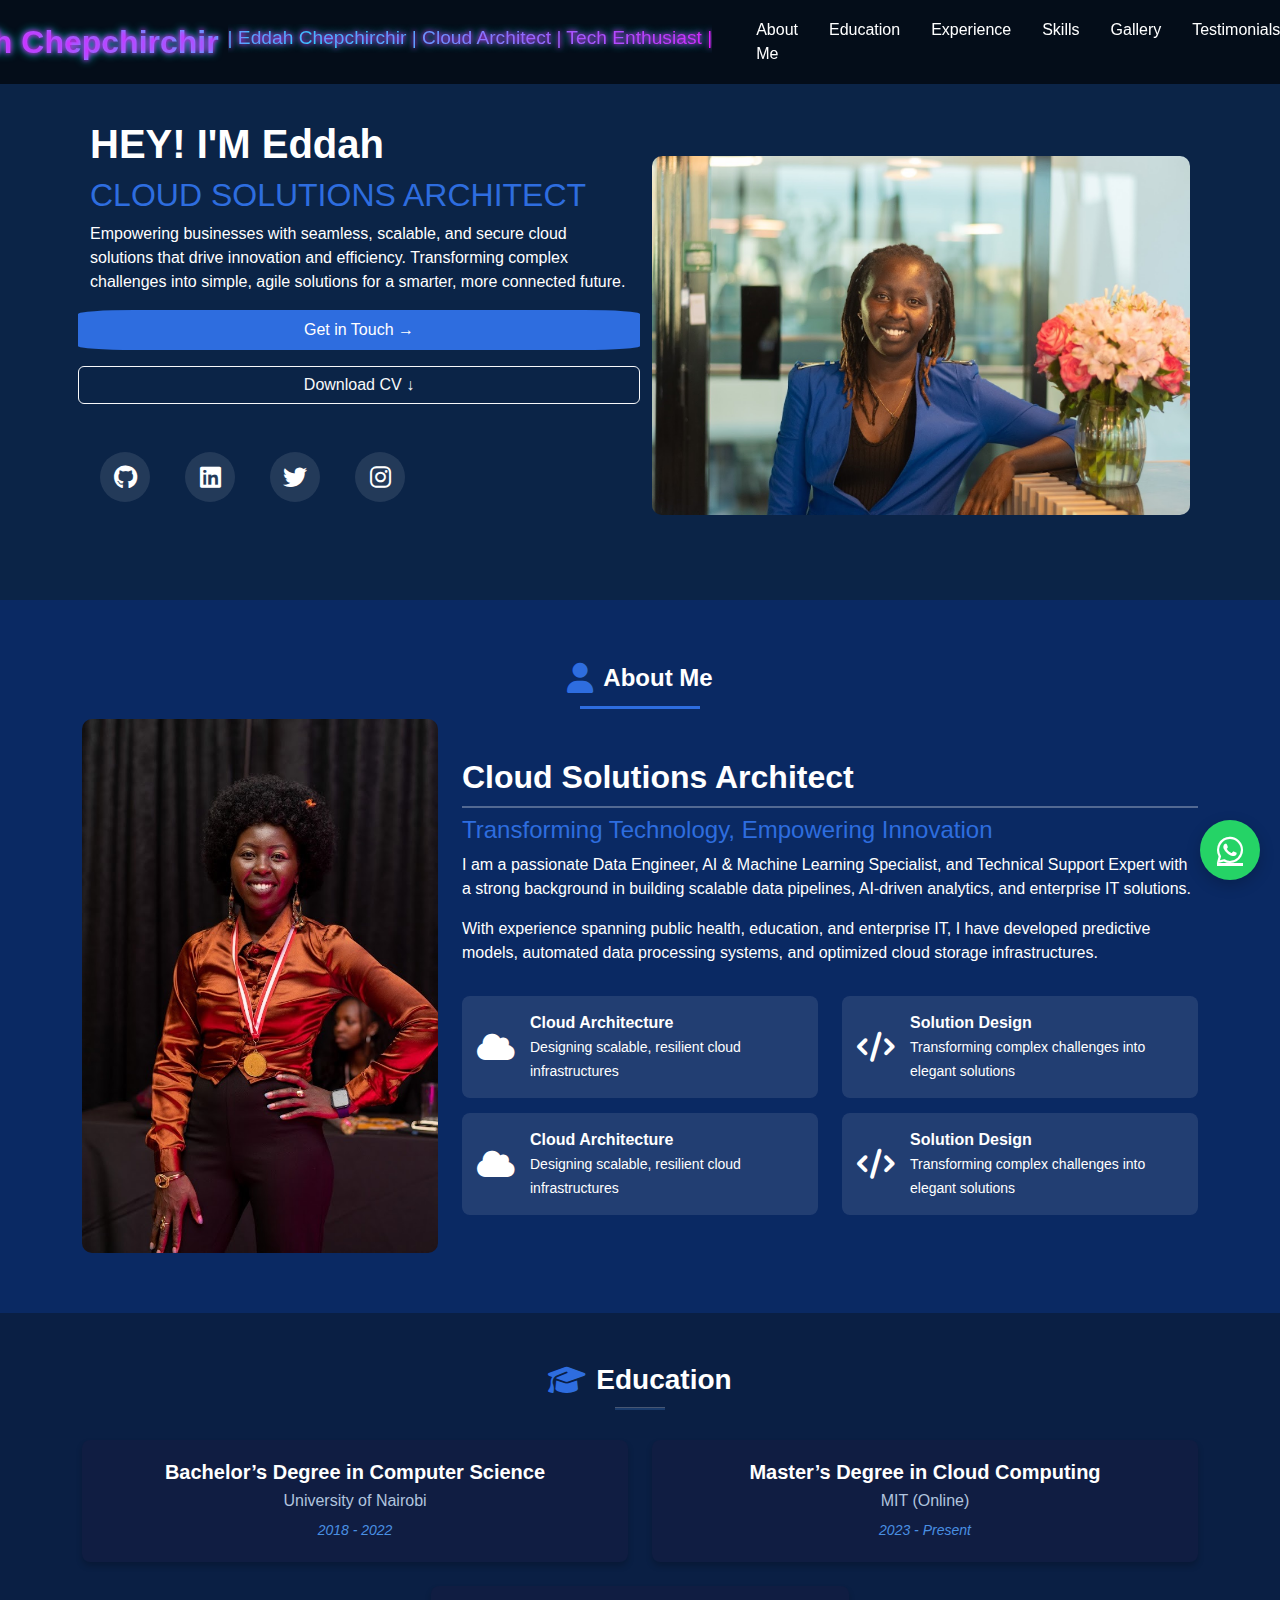
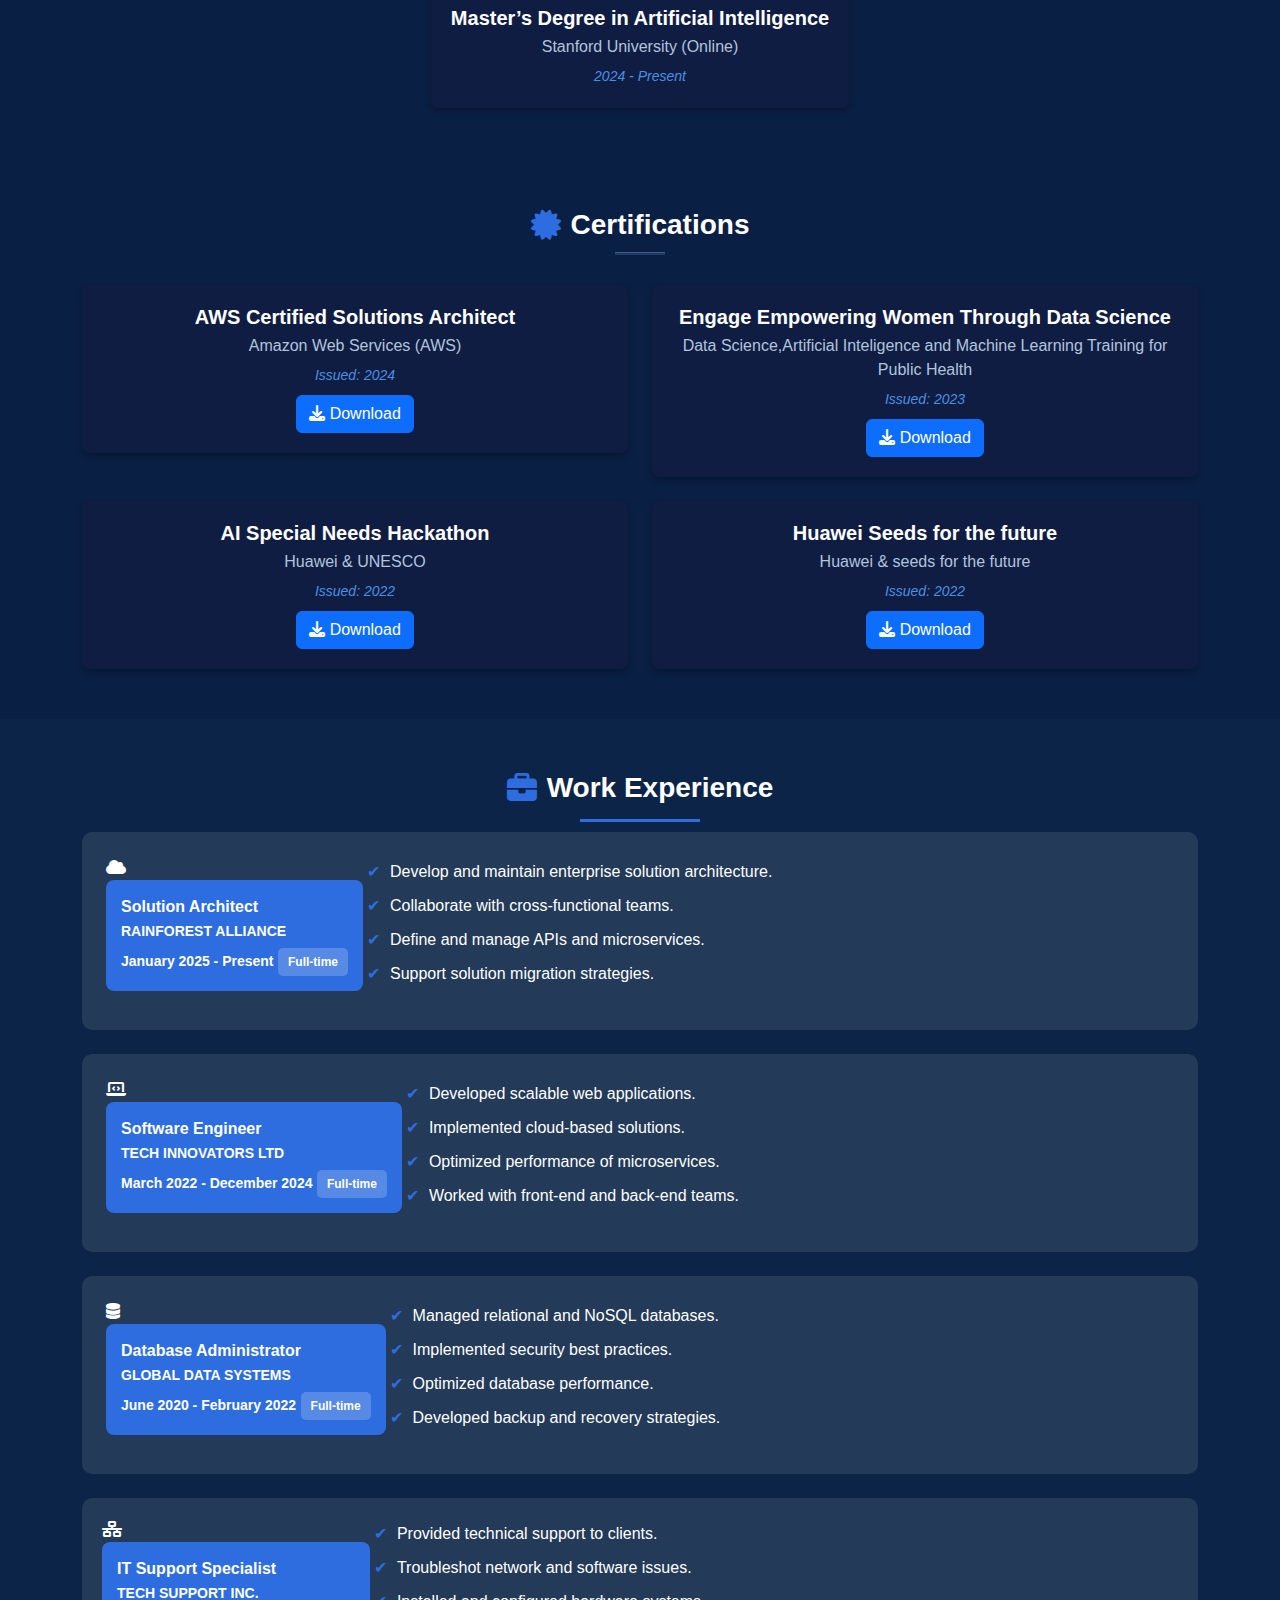
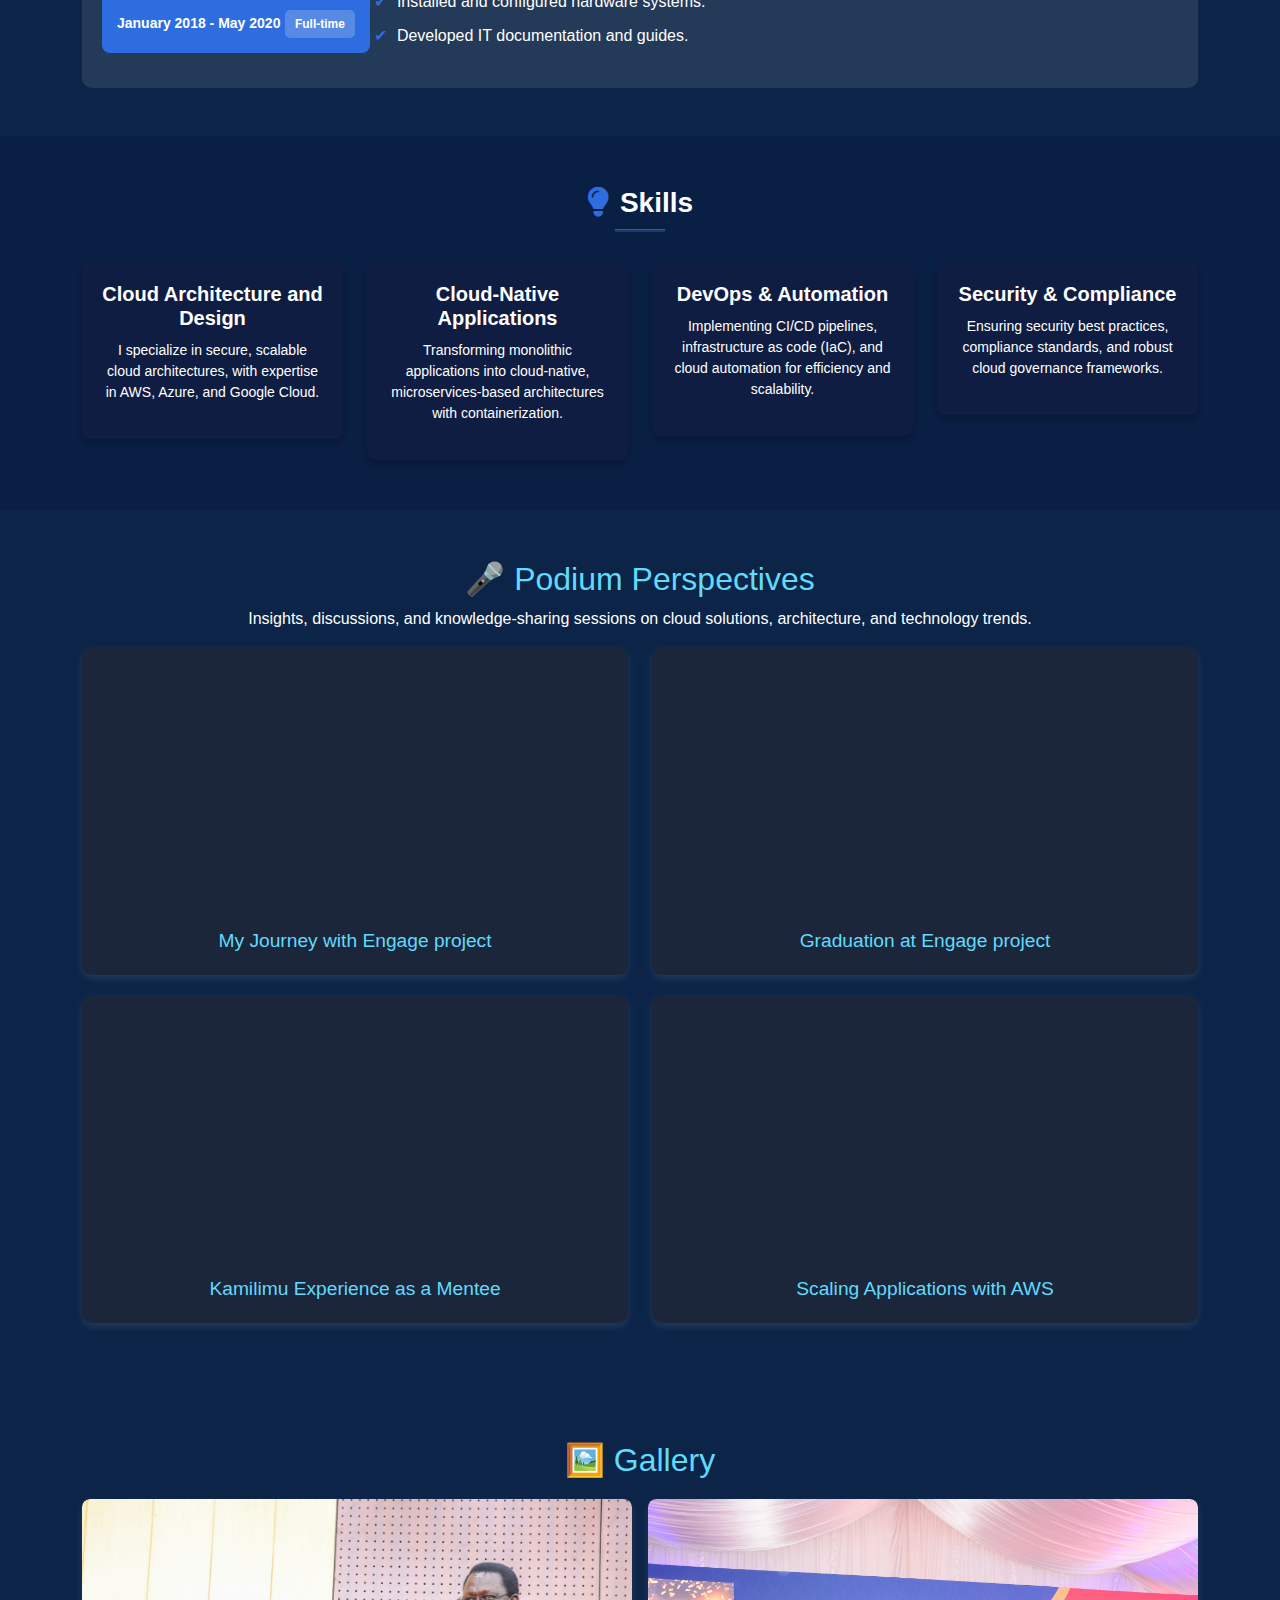
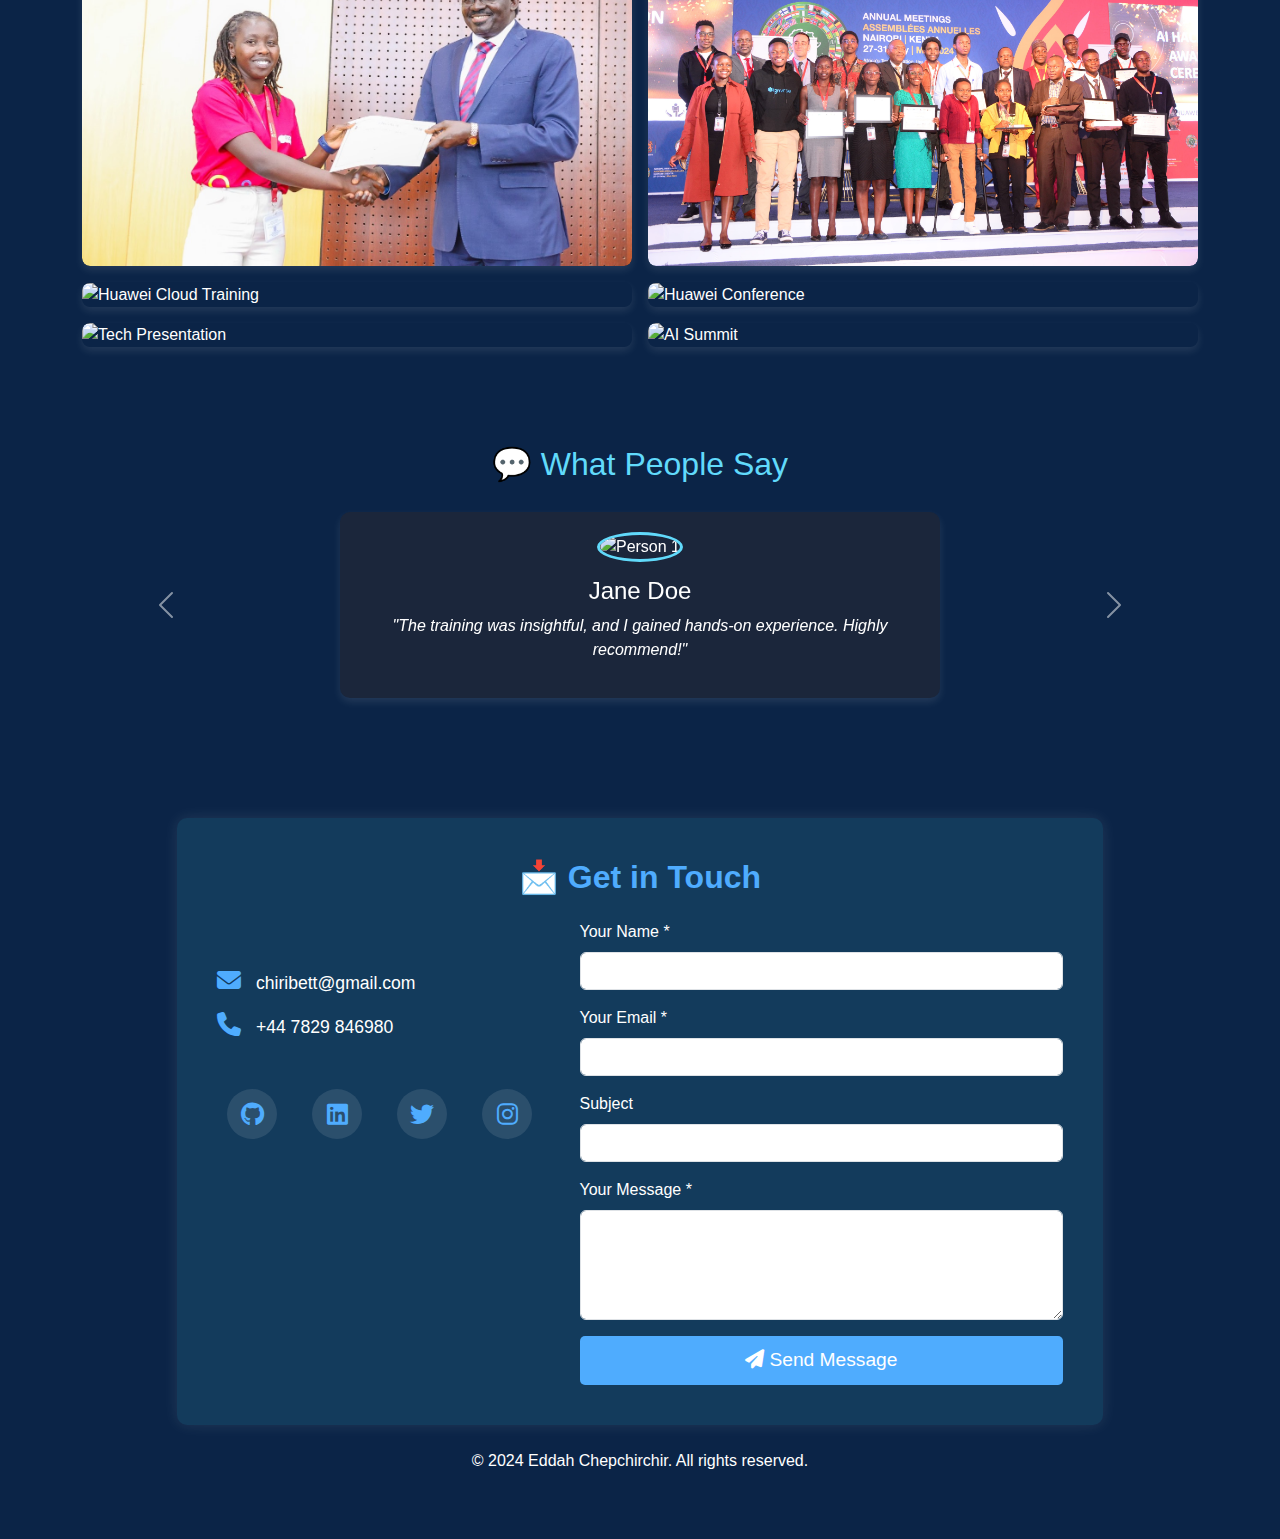
==== index.html @ 4993be6d "first" ====
<!DOCTYPE html>
<html lang="en">

<head>
    <meta charset="UTF-8">
    <meta name="viewport" content="width=device-width, initial-scale=1.0">
    <title>Eddah Chepchirchir</title>
    <link rel="stylesheet" href="https://cdn.jsdelivr.net/npm/bootstrap@5.3.0/dist/css/bootstrap.min.css">
    <link rel="stylesheet" href="https://cdnjs.cloudflare.com/ajax/libs/font-awesome/6.4.2/css/all.min.css">
    <link rel="stylesheet" href="styles.css">
</head>

<body>

    <nav class="navbar navbar-expand-lg">
        <div class="container d-flex justify-content-center">
            <a class="navbar-brand text-white" href="#">Eddah Chepchirchir </a>
            <button class="navbar-toggler" type="button" data-bs-toggle="collapse" data-bs-target="#navbarNav">
                <span class="navbar-toggler-icon"></span>
            </button>
            <div class="collapse navbar-collapse d-flex justify-content-end" id="navbarNav">
                <ul class="navbar-nav ms-auto">
                    <li class="nav-item"><a class="nav-link" href="#about">About Me</a></li>
                    <li class="nav-item"><a class="nav-link" href="#education">Education </a></li>
                    <li class="nav-item"><a class="nav-link" href="#experience">Experience</a></li>

                    <li class="nav-item"><a class="nav-link" href="#skills">Skills</a></li>
                    <li class="nav-item"><a class="nav-link" href="#gallery">Gallery</a></li>
                    <li class="nav-item"><a class="nav-link" href="#testimonials">Testimonials</a></li>
                    <li class="nav-item"><a class="btn btn-sm btn-custom" href="#contact">Let's Connect</a></li>
                </ul>
            </div>
        </div>
    </nav>
    <section class="container hero animate-fade-in">
        <div class="row align-items-center">
            <div class="col-lg-6 text-center text-lg-start hero-content">
                <h1>HEY! I'M Eddah</h1>
                <h2>CLOUD SOLUTIONS ARCHITECT</h2>
                <p>
                    Empowering businesses with seamless, scalable, and secure cloud solutions that drive innovation and
                    efficiency.
                    Transforming complex challenges into simple, agile solutions for a smarter, more connected future.
                </p>
                <div class=" row d-flex flex-wrap gap-3">
                    <a href="#contact" class="btn btn-custom px-4 btn-animate">Get in Touch →</a>
                    <a href="cv.pdf" class="btn btn-outline-light px-4 btn-animate" download>Download CV ↓</a>
                </div>

                <div class="social-icons mt-5 mb-5 d-flex ">
                    <a href="https://github.com/eddahchiribett/" target="_blank" class="social-link"><i
                            class="fab fa-github"></i></a>
                    <a href="https://www.linkedin.com/in/eddah-chepchirchir-b9bb44194" target="_blank"
                        class="social-link"><i class="fab fa-linkedin"></i></a>
                    <a href="https://x.com/chiri_bett" target="_blank" class="social-link"><i
                            class="fab fa-twitter"></i></a>
                    <a href="https://www.instagram.com/bettchiri/" target="_blank" class="social-link"><i
                            class="fab fa-instagram"></i></a>
                </div>
            </div>
            <div class="col-lg-6 text-center">
                <img src="profile.jpg" alt="Eddah" class="img-fluid floating-img">
            </div>
        </div>
    </section>

    <section id="about" class="about-section">
        <div class="container">
            <div class="about-title">
                <i class="fa-solid fa-user"></i> About Me
            </div>
            <div class="divider"></div>

            <div class="row align-items-center">
                <!-- Image Section -->
                <div class="col-lg-4 text-center about-image">
                    <img src="about.jpg" alt="Speaking at a conference">
                </div>

                <!-- Text Content Section -->
                <div class="col-lg-8 about-content">
                    <h2>Cloud Solutions Architect</h2>
                    <h4>Transforming Technology, Empowering Innovation</h4>
                    <p>
                        I am a passionate Data Engineer, AI & Machine Learning Specialist, and Technical Support Expert
                        with a strong background
                        in building scalable data pipelines, AI-driven analytics, and enterprise IT solutions.
                    </p>
                    <p>
                        With experience spanning public health, education, and enterprise IT, I have developed
                        predictive models, automated data
                        processing systems, and optimized cloud storage infrastructures.
                    </p>

                    <!-- Feature Cards -->
                    <div class="row">
                        <div class="col-md-6">
                            <div class="feature-card">
                                <i class="fa-solid fa-cloud feature-icon"></i>
                                <div>
                                    <strong>Cloud Architecture</strong>
                                    <br>
                                    <small>Designing scalable, resilient cloud infrastructures</small>
                                </div>
                            </div>
                        </div>
                        <div class="col-md-6">
                            <div class="feature-card">
                                <i class="fa-solid fa-code feature-icon"></i>
                                <div>
                                    <strong>Solution Design</strong>
                                    <br>
                                    <small>Transforming complex challenges into elegant solutions</small>
                                </div>
                            </div>
                        </div>
                        <div class="col-md-6">
                            <div class="feature-card">
                                <i class="fa-solid fa-cloud feature-icon"></i>
                                <div>
                                    <strong>Cloud Architecture</strong>
                                    <br>
                                    <small>Designing scalable, resilient cloud infrastructures</small>
                                </div>
                            </div>
                        </div>
                        <div class="col-md-6">
                            <div class="feature-card">
                                <i class="fa-solid fa-code feature-icon"></i>
                                <div>
                                    <strong>Solution Design</strong>
                                    <br>
                                    <small>Transforming complex challenges into elegant solutions</small>
                                </div>
                            </div>
                        </div>
                    </div>

                </div>
            </div>
        </div>
    </section>
    <section id="education">
        <section class="education-section text-center">
            <h2 class="section-title">
                <i class="fas fa-graduation-cap"></i> Education
            </h2>
            <hr class="section-divider">

            <div class="container">
                <div class="row g-4 justify-content-center">
                    <!-- Education 1 -->
                    <div class="col-md-6">
                        <div class="edu-card">
                            <h3>Bachelor’s Degree in Computer Science</h3>
                            <p>University of Nairobi</p>
                            <span class="edu-date">2018 - 2022</span>
                        </div>
                    </div>
                    <!-- Education 2 -->
                    <div class="col-md-6">
                        <div class="edu-card">
                            <h3>Master’s Degree in Cloud Computing</h3>
                            <p>MIT (Online)</p>
                            <span class="edu-date">2023 - Present</span>
                        </div>
                    </div>
                    <!-- Education 3 (Centered when odd-numbered) -->
                    <div class="col-md-6 d-flex justify-content-center">
                        <div class="edu-card text-center">
                            <h3>Master’s Degree in Artificial Intelligence</h3>
                            <p>Stanford University (Online)</p>
                            <span class="edu-date">2024 - Present</span>
                        </div>
                    </div>
                </div>
            </div>
        </section>
    </section>

    <section class="certifications-section text-center">
        <h2 class="section-title">
            <i class="fas fa-certificate"></i> Certifications
        </h2>
        <hr class="section-divider">

        <div class="container">
            <div class="row g-4 justify-content-center">
                <!-- Cert 1 -->
                <div class="col-md-6">
                    <div class="cert-card">
                        <h3>AWS Certified Solutions Architect</h3>
                        <p>Amazon Web Services (AWS)</p>
                        <span class="cert-date">Issued: 2024</span>
                        <div class="mt-2">
                            <a href="AWS.pdf" class="btn btn-primary" download>
                                <i class="fas fa-download"></i> Download
                            </a>
                        </div>
                    </div>
                </div>
                <!-- Cert 2 -->
                <div class="col-md-6">
                    <div class="cert-card">
                        <h3>Engage Empowering Women Through Data Science</h3>
                        <p>Data Science,Artificial Inteligence and Machine Learning Training for Public Health</p>
                        <span class="cert-date">Issued: 2023</span>
                        <div class="mt-2">
                            <a href="engage.pdf" class="btn btn-primary" download>
                                <i class="fas fa-download"></i> Download
                            </a>
                        </div>
                    </div>
                </div>
                <!-- Cert 3 -->
                <div class="col-md-6">
                    <div class="cert-card">
                        <h3>AI Special Needs Hackathon</h3>
                        <p>Huawei & UNESCO</p>
                        <span class="cert-date">Issued: 2022</span>
                        <div class="mt-2">
                            <a href="AI Special Needs Hackathon .pdf" class="btn btn-primary" download>
                                <i class="fas fa-download"></i> Download
                            </a>
                        </div>
                    </div>
                </div>
                <div class="col-md-6">
                    <div class="cert-card">
                        <h3>Huawei Seeds for the future</h3>
                        <p> Huawei & seeds for the future</p>
                        <span class="cert-date">Issued: 2022</span>
                        <div class="mt-2">
                            <a href="huawei.pdf" class="btn btn-primary" download>
                                <i class="fas fa-download"></i> Download
                            </a>
                        </div>
                    </div>
                </div>
            </div>
        </div>
    </section>





    <section id="experience" class="container py-5">
        <!-- Section Title -->
        <div class="section-title">
            <i class="fa-solid fa-briefcase"></i> Work Experience
        </div>
        <div class="divider"></div>

        <div class="row g-4">
            <!-- Job Card 1 -->
            <div class="col-md-12">
                <div class="work-card p-4 d-flex ">
                    <!-- Left: Job Title -->
                    <div class="job-info">
                        <i class="fa-solid fa-cloud job-icon"></i>
                        <div class="job-title ">
                            Solution Architect <br>
                            <small>RAINFOREST ALLIANCE</small><br>
                            <small>January 2025 - Present</small>
                            <div class="full-time-badge">Full-time</div>
                        </div>
                    </div>
                    <!-- Right: Work Details -->
                    <div class="work-details p-1">
                        <ul>
                            <li>Develop and maintain enterprise solution architecture.</li>
                            <li>Collaborate with cross-functional teams.</li>
                            <li>Define and manage APIs and microservices.</li>
                            <li>Support solution migration strategies.</li>
                        </ul>
                    </div>
                </div>
            </div>

            <!-- Job Card 2 -->
            <div class="col-md-12">
                <div class="work-card p-4 d-flex ">
                    <div class="job-info">
                        <i class="fa-solid fa-laptop-code job-icon"></i>
                        <div class="job-title">
                            Software Engineer <br>
                            <small>TECH INNOVATORS LTD</small><br>
                            <small>March 2022 - December 2024</small>
                            <div class="full-time-badge">Full-time</div>
                        </div>
                    </div>
                    <div class="work-details p-1">
                        <ul>
                            <li>Developed scalable web applications.</li>
                            <li>Implemented cloud-based solutions.</li>
                            <li>Optimized performance of microservices.</li>
                            <li>Worked with front-end and back-end teams.</li>
                        </ul>
                    </div>
                </div>
            </div>

            <!-- Job Card 3 -->
            <div class="col-md-12">
                <div class="work-card p-4 d-flex ">
                    <div class="job-info">
                        <i class="fa-solid fa-database job-icon"></i>
                        <div class="job-title">
                            Database Administrator <br>
                            <small>GLOBAL DATA SYSTEMS</small><br>
                            <small>June 2020 - February 2022</small>
                            <div class="full-time-badge">Full-time</div>
                        </div>
                    </div>
                    <div class="work-details p-1">
                        <ul>
                            <li>Managed relational and NoSQL databases.</li>
                            <li>Implemented security best practices.</li>
                            <li>Optimized database performance.</li>
                            <li>Developed backup and recovery strategies.</li>
                        </ul>
                    </div>
                </div>
            </div>

            <!-- Job Card 4 -->
            <div class="col-md-12">
                <div class="work-card  d-flex ">
                    <div class="job-info">
                        <i class="fa-solid fa-network-wired job-icon"></i>
                        <div class="job-title">
                            IT Support Specialist <br>
                            <small>TECH SUPPORT INC.</small><br>
                            <small>January 2018 - May 2020</small>
                            <div class="full-time-badge">Full-time</div>
                        </div>
                    </div>
                    <div class="work-details p-1">
                        <ul>
                            <li>Provided technical support to clients.</li>
                            <li>Troubleshot network and software issues.</li>
                            <li>Installed and configured hardware systems.</li>
                            <li>Developed IT documentation and guides.</li>
                        </ul>
                    </div>
                </div>
            </div>

        </div>
    </section>

    <section id="skills" class="skills-section text-center">
        <h2 class="section-title">
            <i class="fas fa-lightbulb"></i> Skills
        </h2>
        <hr class="section-divider">

        <div class="container">
            <div class="row g-4">
                <!-- Card 1 -->
                <div class="col-lg-3 col-md-6">
                    <div class="skill-card">
                        <h3>Cloud Architecture and Design</h3>
                        <p>
                            I specialize in secure, scalable cloud architectures, with expertise in AWS, Azure, and
                            Google
                            Cloud.
                        </p>
                    </div>
                </div>
                <!-- Card 2 -->
                <div class="col-lg-3 col-md-6">
                    <div class="skill-card">
                        <h3>Cloud-Native Applications</h3>
                        <p>
                            Transforming monolithic applications into cloud-native, microservices-based architectures
                            with
                            containerization.
                        </p>
                    </div>
                </div>
                <!-- Card 3 -->
                <div class="col-lg-3 col-md-6">
                    <div class="skill-card">
                        <h3>DevOps & Automation</h3>
                        <p>
                            Implementing CI/CD pipelines, infrastructure as code (IaC), and cloud automation for
                            efficiency
                            and scalability.
                        </p>
                    </div>
                </div>
                <!-- Card 4 -->
                <div class="col-lg-3 col-md-6">
                    <div class="skill-card">
                        <h3>Security & Compliance</h3>
                        <p>
                            Ensuring security best practices, compliance standards, and robust cloud governance
                            frameworks.
                        </p>
                    </div>
                </div>
            </div>
        </div>
    </section>

    <section class="podium-perspectives">
        <div class="container">
            <h2>🎤 Podium Perspectives</h2>
            <p>Insights, discussions, and knowledge-sharing sessions on cloud solutions, architecture, and technology
                trends.</p>

            <div class="row">
                <!-- Video 1 -->
                <div class="col-md-6">
                    <div class="video-card">
                        <iframe width="560" height="315"
                            src="https://www.youtube.com/embed/0bebjuUEcsY?autoplay=1&mute=1&loop=1&playlist=0bebjuUEcsY"
                            title="YouTube video player" frameborder="0"
                            allow="autoplay; clipboard-write; encrypted-media; gyroscope; picture-in-picture; web-share"
                            allowfullscreen></iframe>
                        <h3>My Journey with Engage project</h3>
                    </div>
                </div>

                <!-- Video 2 -->
                <div class="col-md-6">
                    <div class="video-card">
                        <iframe width="560" height="315"
                            src="https://www.youtube.com/embed/IZUS6rnypYI?autoplay=1&mute=1&loop=1&playlist=IZUS6rnypYI"
                            title="YouTube video player" frameborder="0"
                            allow="autoplay; clipboard-write; encrypted-media; gyroscope; picture-in-picture; web-share"
                            allowfullscreen></iframe>
                        <h3>Graduation at Engage project</h3>
                    </div>
                </div>

                <!-- Video 3 -->
                <div class="col-md-6">
                    <div class="video-card">
                        <iframe width="560" height="315"
                            src="https://www.youtube.com/embed/bNX8_3DgbXY?autoplay=1&mute=1&loop=1&playlist=bNX8_3DgbXY"
                            title="YouTube video player" frameborder="0"
                            allow="autoplay; clipboard-write; encrypted-media; gyroscope; picture-in-picture; web-share"
                            allowfullscreen></iframe>
                        <h3>Kamilimu Experience as a Mentee</h3>
                    </div>
                </div>

                <!-- Video 4 -->
                <div class="col-md-6">
                    <div class="video-card">
                        <iframe width="560" height="315"
                            src="https://www.youtube.com/embed/bNX8_3DgbXY?autoplay=1&mute=1&loop=1&playlist=bNX8_3DgbXY"
                            title="YouTube video player" frameborder="0"
                            allow="autoplay; clipboard-write; encrypted-media; gyroscope; picture-in-picture; web-share"
                            allowfullscreen></iframe>
                        <h3>Scaling Applications with AWS</h3>
                    </div>
                </div>
            </div>
        </div>
    </section>


    <section id="gallery" class="gallery py-5">
        <div class="container">
            <h2 class="text-center gallery-title">🖼️ Gallery</h2>
            <div class="row g-3">
                <!-- Image 1 -->
                <div class="col-md-6">
                    <div class="gallery-item" onclick="openLightbox('gallery1.jpg')">
                        <img src="gallery1.jpg" class="img-fluid h-50" alt="Africa AI Innovation Summit">
                    </div>
                </div>
                <!-- Image 2 -->
                <div class="col-md-6">
                    <div class="gallery-item" onclick="openLightbox('gallery2.jpg')">
                        <img src="gallery2.jpg" class="img-fluid h-50" alt="Graduation Ceremony">
                    </div>
                </div>
                <!-- Image 3 -->
                <div class="col-md-6">
                    <div class="gallery-item" onclick="openLightbox('image3.jpg')">
                        <img src="image3.jpg" class="img-fluid" alt="Huawei Cloud Training">
                    </div>
                </div>
                <!-- Image 4 -->
                <div class="col-md-6">
                    <div class="gallery-item" onclick="openLightbox('image4.jpg')">
                        <img src="image4.jpg" class="img-fluid" alt="Huawei Conference">
                    </div>
                </div>
                <!-- Image 5 -->
                <div class="col-md-6">
                    <div class="gallery-item" onclick="openLightbox('image5.jpg')">
                        <img src="image5.jpg" class="img-fluid" alt="Tech Presentation">
                    </div>
                </div>
                <!-- Image 6 -->
                <div class="col-md-6">
                    <div class="gallery-item" onclick="openLightbox('image6.jpg')">
                        <img src="image6.jpg" class="img-fluid" alt="AI Summit">
                    </div>
                </div>
            </div>
        </div>

    </section>
    <div id="lightbox" class="lightbox" onclick="closeLightbox()">
        <img id="lightbox-img" class="lightbox-img">
    </div>

    <div id="lightbox" class="lightbox">
        <span class="close-btn" onclick="closeLightbox()">&times;</span>
        <img id="lightbox-img" class="lightbox-img">
    </div>
    <section id="testimonials" class="testimonials">
        <div class="container">
            <h2>💬 What People Say</h2>

            <div id="testimonialCarousel" class="carousel slide" data-bs-ride="carousel">
                <div class="carousel-inner">
                    <!-- Testimonial 1 -->
                    <div class="carousel-item active">
                        <div class="testimonial-card">
                            <img src="https://via.placeholder.com/80" alt="Person 1">
                            <h4>Jane Doe</h4>
                            <p class="testimonial-text">"The training was insightful, and I gained hands-on experience.
                                Highly recommend!"</p>
                        </div>
                    </div>

                    <!-- Testimonial 2 -->
                    <div class="carousel-item">
                        <div class="testimonial-card">
                            <img src="https://via.placeholder.com/80" alt="Person 2">
                            <h4>John Smith</h4>
                            <p class="testimonial-text">"An amazing platform that provides real-world knowledge in cloud
                                architecture."</p>
                        </div>
                    </div>

                    <!-- Testimonial 3 -->
                    <div class="carousel-item">
                        <div class="testimonial-card">
                            <img src="https://via.placeholder.com/80" alt="Person 3">
                            <h4>Emily Johnson</h4>
                            <p class="testimonial-text">"Great mentorship and networking opportunities. I loved the
                                experience!"</p>
                        </div>
                    </div>
                </div>

                <!-- Carousel Controls -->
                <button class="carousel-control-prev" type="button" data-bs-target="#testimonialCarousel"
                    data-bs-slide="prev">
                    <span class="carousel-control-prev-icon"></span>
                </button>
                <button class="carousel-control-next" type="button" data-bs-target="#testimonialCarousel"
                    data-bs-slide="next">
                    <span class="carousel-control-next-icon"></span>
                </button>
            </div>
        </div>
    </section>
    <section id="contact" class="contact-section">
        <div class="container">
            <div class="row justify-content-center">
                <div class="col-lg-10">
                    <div class="contact-box">
                        <h2 class="text-center mb-4">📩 Get in Touch</h2>
                        <div class="row">
                            <!-- Contact Info -->
                            <div class="col-md-5 mt-lg-5 contact-info">
                                <p><i class="fas fa-envelope"></i> chiribett@gmail.com</p>
                                <p><i class="fas fa-phone"></i> +44 7829 846980</p>
                                <div class="social-icons mt-5 d-flex ">
                                    <a href="https://github.com/eddahchiribett/" target="_blank" class="social-link"><i
                                            class="fab fa-github"></i></a>
                                    <a href="https://www.linkedin.com/in/eddah-chepchirchir-b9bb44194" target="_blank"
                                        class="social-link"><i class="fab fa-linkedin"></i></a>
                                    <a href="https://x.com/chiri_bett" target="_blank" class="social-link"><i
                                            class="fab fa-twitter"></i></a>
                                    <a href="https://www.instagram.com/bettchiri/" target="_blank"
                                        class="social-link"><i class="fab fa-instagram"></i></a>
                                </div>
                            </div>
                            <!-- Contact Form -->
                            <div class="col-md-7">
                                <form>
                                    <div class="mb-3">
                                        <label class="form-label">Your Name *</label>
                                        <input type="text" class="form-control" required>
                                    </div>
                                    <div class="mb-3">
                                        <label class="form-label">Your Email *</label>
                                        <input type="email" class="form-control" required>
                                    </div>
                                    <div class="mb-3">
                                        <label class="form-label">Subject</label>
                                        <input type="text" class="form-control">
                                    </div>
                                    <div class="mb-3">
                                        <label class="form-label">Your Message *</label>
                                        <textarea class="form-control" rows="4" required></textarea>
                                    </div>
                                    <button type="submit" class="btn btn-send w-100">
                                        <i class="fas fa-paper-plane"></i> Send Message
                                    </button>
                                </form>
                            </div>
                        </div>
                    </div>
                    <p class="text-center mt-4">&copy; 2024 Eddah Chepchirchir. All rights reserved.</p>
                </div>
            </div>
        </div>
    </section>
    <div class="whatsapp-float">
        <a href="https://wa.me/+447829846980" target="_blank">
            <i class="fab fa-whatsapp"></i>
        </a>
    </div>





    <script src="https://cdn.jsdelivr.net/npm/bootstrap@5.3.0/dist/js/bootstrap.bundle.min.js"></script>
    <script>
        function openLightbox(imageSrc) {
            document.getElementById('lightbox-img').src = imageSrc;
            document.getElementById('lightbox').style.display = 'flex';
        }

        function closeLightbox() {
            document.getElementById('lightbox').style.display = 'none';
        }
    </script>
</body>

</html>
---- styles.css ----
body {
     background-color: #0B2347;
     color: white;
     font-family: 'Poppins', sans-serif;
 }

  .navbar {
      position: fixed;
      width: 100%;
      top: 0;
      left: 0;
      z-index: 1000;
      background: rgba(2, 7, 14, 0.8);
      /* Transparent effect */
      backdrop-filter: blur(10px);
      /* Glass effect */
      
      transition: 0.3s ease-in-out;
  }

  .navbar-brand {
      font-weight: bold;
      font-size: 1.5rem;
  }

  .nav-link {
      color: white !important;
      margin-right: 15px;
      transition: 0.3s;
  }

  .nav-link:hover {
      color: #4facfe !important;
  }

  .btn-custom {
      background: #4facfe;
      color: white;
      padding: 8px 15px;
      border-radius: 5px;
      transition: 0.3s;
  }

  .btn-custom:hover {
      background: #3a8fe3;
  }

  /* Prevent content from hiding under navbar */
  body {
      padding-top: 70px;
      background-color: #0b2447;
      color: white;
  }

 .hero {
     display: flex;
     align-items: center;
     justify-content: center;
     text-align: center;
     padding: 50px 20px;
 }

 .hero img {
     border-radius: 10px;
     max-width: 100%;
 }

 .hero-content h1 {
     font-weight: bold;
 }

 .hero-content h2 {
     color: #2E6DDF;
 }

 .btn-custom {
     background-color: #2E6DDF;
     border: none;
     color: white;
     border-radius: 10%;
 }

 .social-icons i {
     font-size: 24px;
     margin: 10px;
     color: white;
 }

 .social-icons i:hover {
     color: #2E6DDF;
 }

 .about-section {
     background-color: #0a2963;
     padding: 60px 20px;
     text-align: center;
 }

 .about-title {
     display: flex;
     align-items: center;
     justify-content: center;
     font-size: 24px;
     font-weight: bold;
 }

 .about-title i {
     margin-right: 10px;
     font-size: 30px;
     color: #2E6DDF;
 }

 .divider {
     width: 100px;
     height: 3px;
     background-color: #2E6DDF;
     margin: 10px auto;
 }

 .about-image img {
     max-width: 100%;
     border-radius: 10px;
 }

 .about-content {
     text-align: left;
 }

 .about-content h2 {
     font-weight: bold;
     border-bottom: 2px solid rgba(255, 255, 255, 0.3);
     padding-bottom: 10px;
 }

 .about-content h4 {
     color: #2E6DDF;
 }

 .feature-card {
     background: rgba(255, 255, 255, 0.1);
     padding: 15px;
     border-radius: 8px;
     display: flex;
     align-items: center;
     gap: 15px;
     margin-top: 15px;
     transition: 0.3s;
 }

 .feature-card:hover {
     background: linear-gradient(to right, #2E6DDF, #8E44AD);
     transform: scale(1.05);
 }

 .feature-icon {
     font-size: 30px;
     color: white;
 }

 .section-title {
     display: flex;
     align-items: center;
     justify-content: center;
     font-size: 24px;
     font-weight: bold;
 }

 .section-title i {
     margin-right: 10px;
     font-size: 30px;
     color: #2E6DDF;
 }

 .divider {
     width: 120px;
     height: 3px;
     background-color: #2E6DDF;
     margin: 10px auto;
 }

 .work-card {
     background: rgba(255, 255, 255, 0.1);
     padding: 20px;
     border-radius: 10px;
     transition: 0.3s;
 }

 .work-card:hover {
     background: linear-gradient(to right, #2E6DDF, #8E44AD);
     transform: scale(1.05);
 }

 .job-title {
     background-color: #2E6DDF;
     padding: 15px;
     border-radius: 8px;
     font-weight: bold;
     color: white;
 }

 .full-time-badge {
     background-color: rgba(255, 255, 255, 0.2);
     padding: 5px 10px;
     border-radius: 5px;
     font-size: 12px;
     display: inline-block;
     margin-top: 5px;
 }

 .work-details {
     text-align: left;
 }

 .work-details ul {
     list-style: none;
     padding-left: 0;
 }

 .work-details li {
     margin-bottom: 10px;
 }

 .work-details li::before {
     content: "✔";
     color: #2E6DDF;
     margin-right: 10px;
 }

 .skills-section {
     padding: 50px 0;
     background-color: #0a1f44;
     color: white;
 }

 .section-title {
     font-size: 28px;
     font-weight: bold;
 }

 .section-divider {
     width: 50px;
     height: 3px;
     background-color: #4a90e2;
     margin: 10px auto 30px;
 }

 .skill-card {
     background: #101d42;
     padding: 20px;
     border-radius: 8px;
     box-shadow: 0 4px 6px rgba(0, 0, 0, 0.2);
     transition: transform 0.3s ease;
 }

 .skill-card:hover {
     transform: translateY(-5px);
     background: #162447;
 }

 .skill-card h3 {
     font-size: 20px;
     font-weight: bold;
     margin-bottom: 10px;
 }

 .skill-card p {
     font-size: 14px;
 }

 .education-section {
     padding: 50px 0;
     background-color: #0a1f44;
     color: white;
 }

 .edu-card {
     background: #101d42;
     padding: 20px;
     border-radius: 8px;
     box-shadow: 0 4px 6px rgba(0, 0, 0, 0.2);
     transition: transform 0.3s ease;
     text-align: center;
 }

 .edu-card:hover {
     transform: translateY(-5px);
     background: #162447;
 }

 .edu-card h3 {
     font-size: 20px;
     font-weight: bold;
     margin-bottom: 5px;
 }

 .edu-card p {
     font-size: 16px;
     color: #b0c4de;
     margin-bottom: 5px;
 }

 .edu-date {
     font-size: 14px;
     font-style: italic;
     color: #4a90e2;
 }

 .certifications-section {
     padding: 50px 0;
     background-color: #0a1f44;
     color: white;
 }

 .cert-card {
     background: #101d42;
     padding: 20px;
     border-radius: 8px;
     box-shadow: 0 4px 6px rgba(0, 0, 0, 0.2);
     transition: transform 0.3s ease;
     text-align: center;
 }

 .cert-card:hover {
     transform: translateY(-5px);
     background: #162447;
 }

 .cert-card h3 {
     font-size: 20px;
     font-weight: bold;
     margin-bottom: 5px;
 }

 .cert-card p {
     font-size: 16px;
     color: #b0c4de;
     margin-bottom: 5px;
 }

 .cert-date {
     font-size: 14px;
     font-style: italic;
     color: #4a90e2;
 }

 .podium-perspectives {
     text-align: center;
     padding: 50px 0;
 }

 .podium-perspectives h2 {
     font-size: 2rem;
     color: #61dafb;
 }

 .video-card {
     background: #1b263b;
     padding: 15px;
     border-radius: 10px;
     box-shadow: 0 4px 8px rgba(255, 255, 255, 0.1);
     text-align: center;
     margin-bottom: 20px;
 }

 .video-card h3 {
     font-size: 1.2rem;
     margin-top: 10px;
     color: #61dafb;
 }

 iframe {
     width: 100%;
     height: 250px;
     border-radius: 8px;
 }

 .gallery-title {
     font-size: 2rem;
     color: #61dafb;
     margin-bottom: 20px;
 }

 .gallery-item {
     position: relative;
     overflow: hidden;
     border-radius: 8px;
     box-shadow: 0 4px 8px rgba(255, 255, 255, 0.1);
     cursor: pointer;
 }

 .gallery-item img {
     width: 100%;
     height: 250px;
     object-fit: cover;
     transition: transform 0.3s ease-in-out, opacity 0.3s;
     border-radius: 8px;
 }

 .gallery-item img:hover {
     transform: scale(1.05);
     opacity: 0.8;
 }

 /* Lightbox Styles */
 .lightbox {
     display: none;
     position: fixed;
     top: 0;
     left: 0;
     width: 100%;
     height: 100%;
     background-color: rgba(0, 0, 0, 0.9);
     text-align: center;
     justify-content: center;
     align-items: center;
 }

 .lightbox-img {
     max-width: 90%;
     max-height: 90%;
     margin-top: 5%;
     border-radius: 10px;
 }

 .close-btn {
     position: absolute;
     top: 15px;
     right: 30px;
     color: white;
     font-size: 40px;
     cursor: pointer;
 }

 .testimonials {
     text-align: center;
     padding: 50px 0;
 }

 .testimonials h2 {
     font-size: 2rem;
     color: #61dafb;
 }

 .carousel-item {
     padding: 20px;
 }

 .testimonial-card {
     background: #1b263b;
     padding: 20px;
     border-radius: 10px;
     box-shadow: 0 4px 8px rgba(255, 255, 255, 0.1);
     text-align: center;
     margin: auto;
     max-width: 600px;
 }

 .testimonial-card img {
     width: 80px;
     height: 80px;
     border-radius: 50%;
     margin-bottom: 15px;
     border: 3px solid #61dafb;
 }

 .testimonial-text {
     font-style: italic;
 }

 .contact-section {
     padding: 50px 0;
 }

 .contact-box {
     background: #133b5c;
     padding: 40px;
     border-radius: 10px;
     box-shadow: 0 0 15px rgba(255, 255, 255, 0.1);
 }

 .contact-box h2 {
     color: #4facfe;
     font-weight: bold;
 }

 .contact-info p {
     font-size: 1.1rem;
 }

 .contact-info i {
     color: #4facfe;
     font-size: 1.5rem;
     margin-right: 10px;
 }

 .social-icons a {
     color: #4facfe;
     font-size: 1.5rem;
     margin: 0 10px;
     transition: 0.3s;
 }

 .social-icons a:hover {
     color: #fff;
     transform: scale(1.2);
 }

 .btn-send {
     background: #4facfe;
     border: none;
     padding: 10px 20px;
     font-size: 1.2rem;
     color: #fff;
     border-radius: 5px;
     transition: 0.3s;
 }

 .btn-send:hover {
     background: #3a8fe3;
 }
 /* WhatsApp Icon */
 .whatsapp-float {
     position: fixed;
     bottom: 20px;
     right: 20px;
     z-index: 1001;
 }

 .whatsapp-float a {
     display: flex;
     align-items: center;
     justify-content: center;
     width: 60px;
     height: 60px;
     background: #25D366;
     color: white;
     font-size: 30px;
     border-radius: 50%;
     box-shadow: 0 5px 15px rgba(0, 0, 0, 0.2);
     transition: 0.3s;
 }

 .whatsapp-float a:hover {
     background: #1ebe57;
     transform: scale(1.1);
 }
 .social-icons {
     display: flex;
     gap: 15px;
     /* Spacing between icons */
 }

 .social-link {
     display: flex;
     align-items: center;
     justify-content: center;
     width: 50px;
     height: 50px;
     font-size: 24px;
     color: white;
     background: rgba(255, 255, 255, 0.1);
     /* Subtle background */
     border-radius: 50%;
     transition: 0.3s;
     text-decoration: none;
 }

 .social-link:hover {
     transform: scale(1.1);
 }

 .social-link:nth-child(1):hover {
     background: #333;
 }

 /* GitHub */
 .social-link:nth-child(2):hover {
     background: #0A66C2;
 }

 /* LinkedIn */
 .social-link:nth-child(3):hover {
     background: #1DA1F2;
 }

 /* Twitter */
 .social-link:nth-child(4):hover {
     background: #E4405F;
 }

 /* Instagram */
 /* Fade-in effect for the hero section */
 .animate-fade-in {
     animation: fadeIn 1.2s ease-in-out;
 }

 @keyframes fadeIn {
     from {
         opacity: 0;
         transform: translateY(-20px);
     }

     to {
         opacity: 1;
         transform: translateY(0);
     }
 }

 /* Button Hover Animation */
 .btn-animate {
     transition: transform 0.3s ease, box-shadow 0.3s ease;
 }

 .btn-animate:hover {
     transform: scale(1.1);
     box-shadow: 0px 8px 20px rgba(255, 255, 255, 0.2);
 }

 /* Social Icons Hover Effect */
 .icon-animate {
     transition: transform 0.3s ease, color 0.3s ease;
 }

 .icon-animate:hover {
     transform: scale(1.2);
     color: #ffcc00;
 }

 /* Floating Profile Image Animation */
 .floating-img {
     animation: floatUpDown 3s ease-in-out infinite;
 }

 @keyframes floatUpDown {

     0%,
     100% {
         transform: translateY(0);
     }

     50% {
         transform: translateY(-10px);
     }
 }
 /* Lightbox Styling */
 .lightbox {
     display: none;
     position: fixed;
     top: 0;
     left: 0;
     width: 100%;
     height: 100%;
     background: rgba(0, 0, 0, 0.9);
     justify-content: center;
     align-items: center;
     z-index: 1000;
 }

 .lightbox-img {
     max-width: 90%;
     max-height: 90%;
 }

 /* Neon Glow, Gradient & Glitch Effect */
 .navbar-brand {
     font-size: 2rem;
     font-weight: bold;
     background: linear-gradient(90deg, #ff00ff, #00ffff, #ff00ff);
     -webkit-background-clip: text;
     -webkit-text-fill-color: transparent;
     text-shadow: 0px 0px 5px #ff00ff, 0px 0px 10px #00ffff;
     position: relative;
     display: inline-block;
     padding: 10px 20px;
     transition: transform 0.3s ease-in-out, text-shadow 0.3s ease-in-out;
     animation: glitch 0.5s infinite alternate, pulse 2s infinite ease-in-out;
 }

 /* Glitch Effect */
 @keyframes glitch {
     0% {
         text-shadow: 3px 3px 5px #ff00ff, -3px -3px 5px #00ffff;
     }

     100% {
         text-shadow: -3px -3px 5px #ff00ff, 3px 3px 5px #00ffff;
     }
 }

 /* Neon Glow on Hover */
 .navbar-brand:hover {
     text-shadow: 0px 0px 15px #ff00ff, 0px 0px 30px #00ffff;
     transform: scale(1.2) rotate(5deg);
 }

 /* Pulsing Animation */
 @keyframes pulse {
     0% {
         transform: scale(1);
     }

     50% {
         transform: scale(1.1);
     }

     100% {
         transform: scale(1);
     }
 }

 /* Scrolling Marquee Effect */
 .navbar-brand::after {
     content: " | Eddah Chepchirchir | Cloud Architect | Tech Enthusiast | ";
     display: inline-block;
     overflow: hidden;
     white-space: nowrap;
     font-size: 1.2rem;
     font-weight: lighter;
     color: rgba(255, 255, 255, 0.8);
     animation: marquee 10s linear infinite;
 }

 /* Marquee Animation */
 @keyframes marquee {
     from {
         transform: translateX(100%);
     }

     to {
         transform: translateX(-100%);
     }
 }
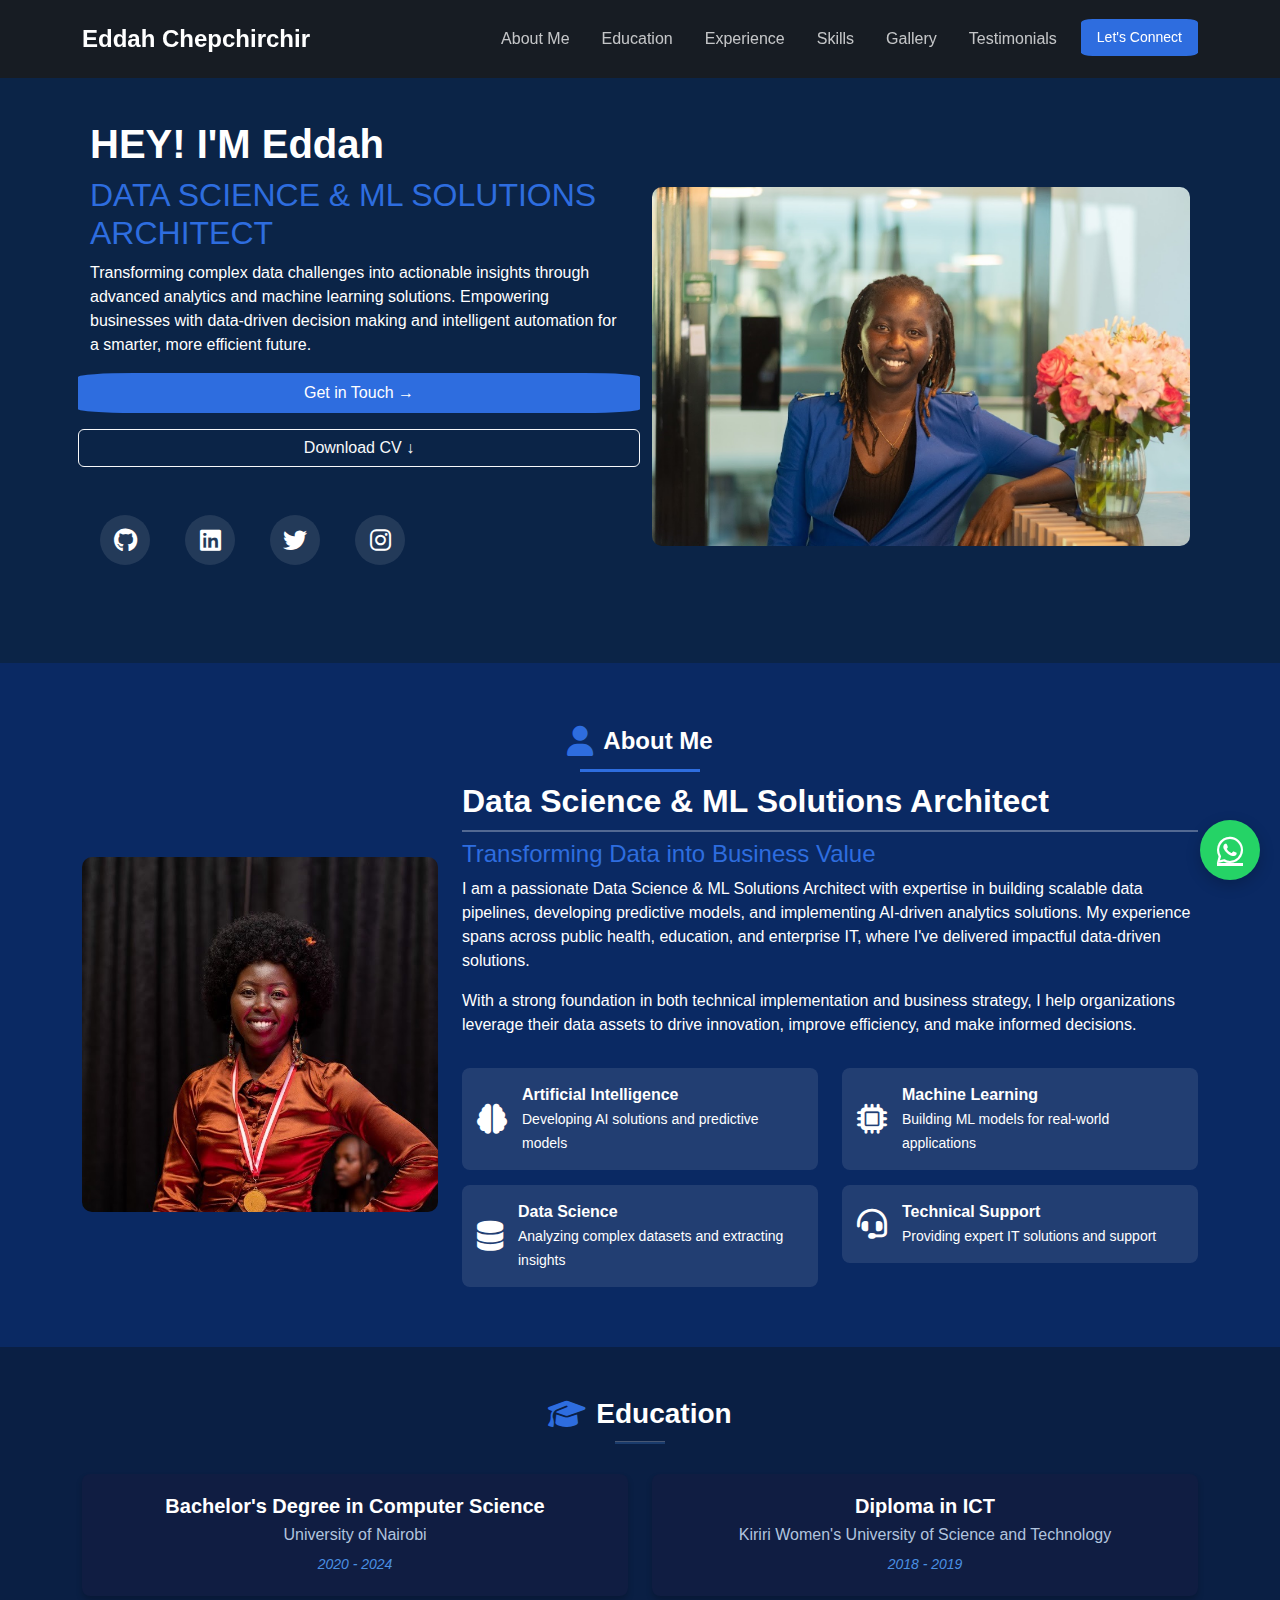
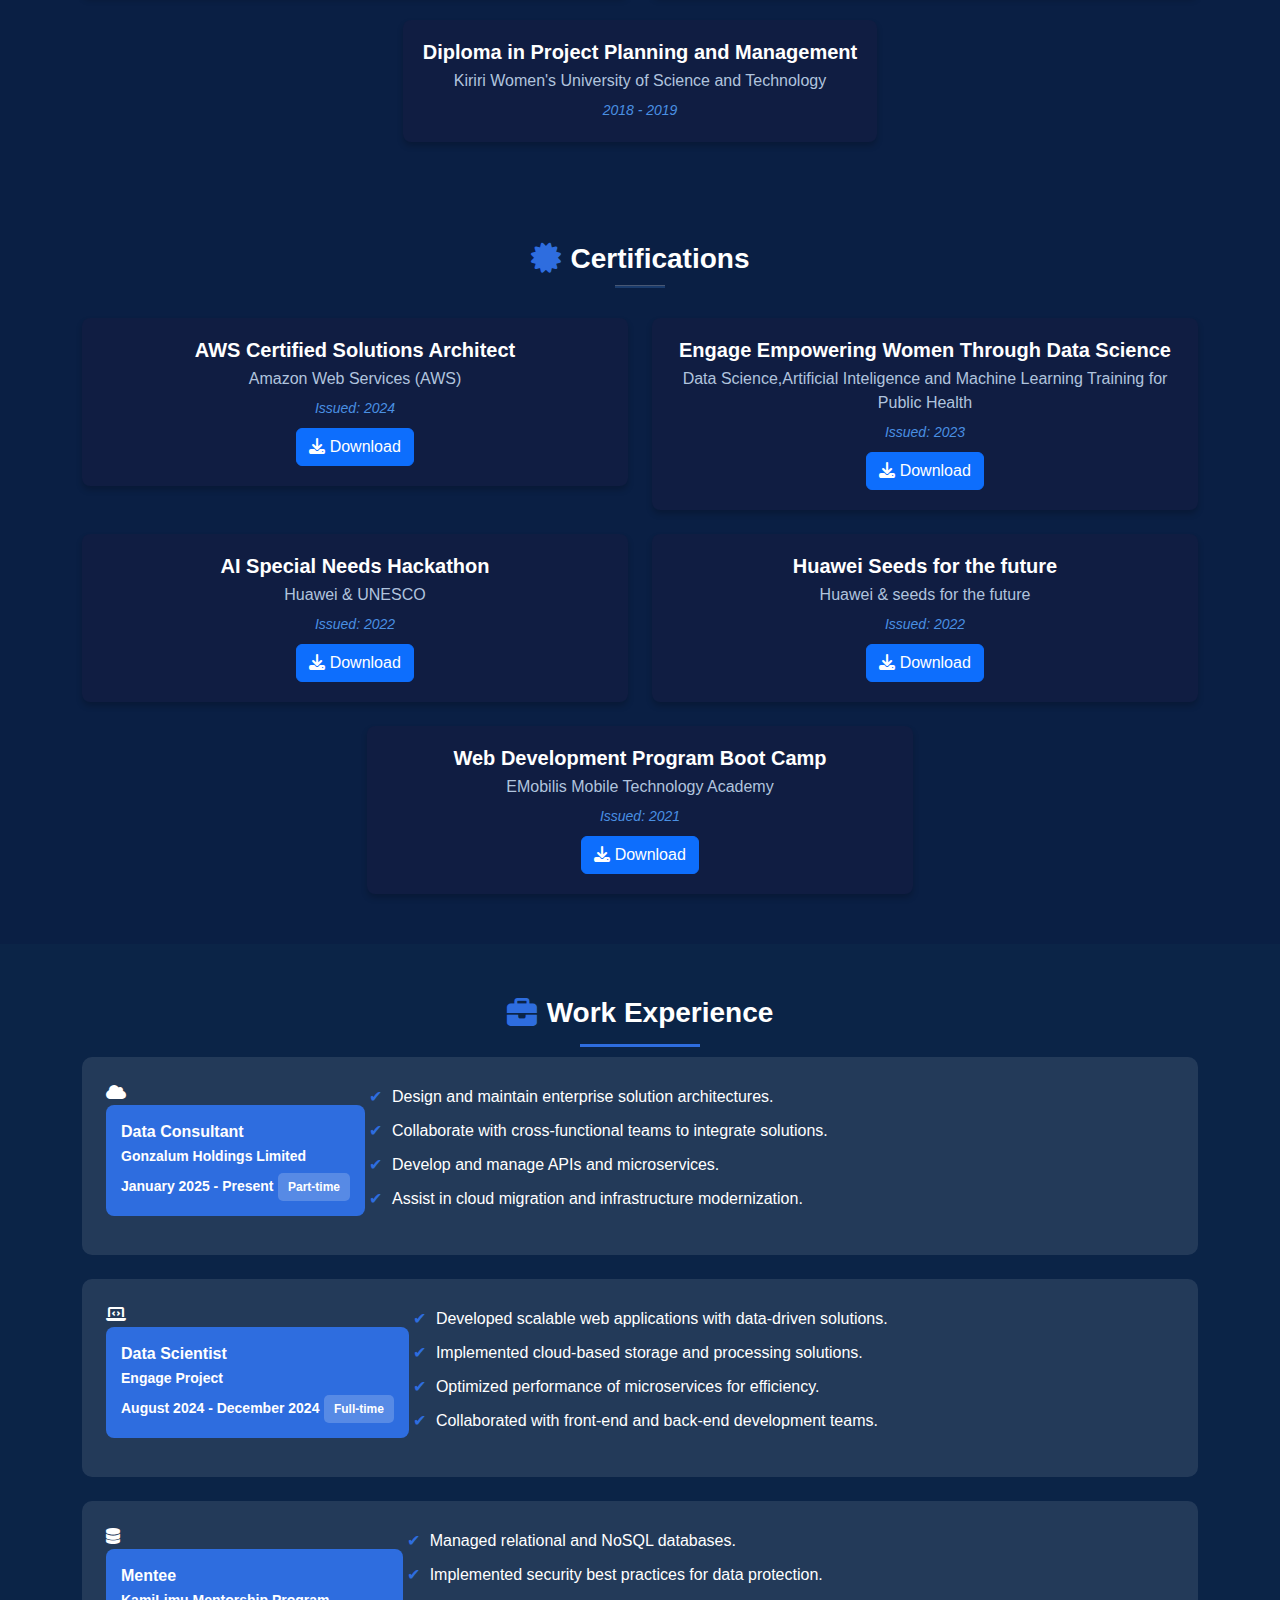
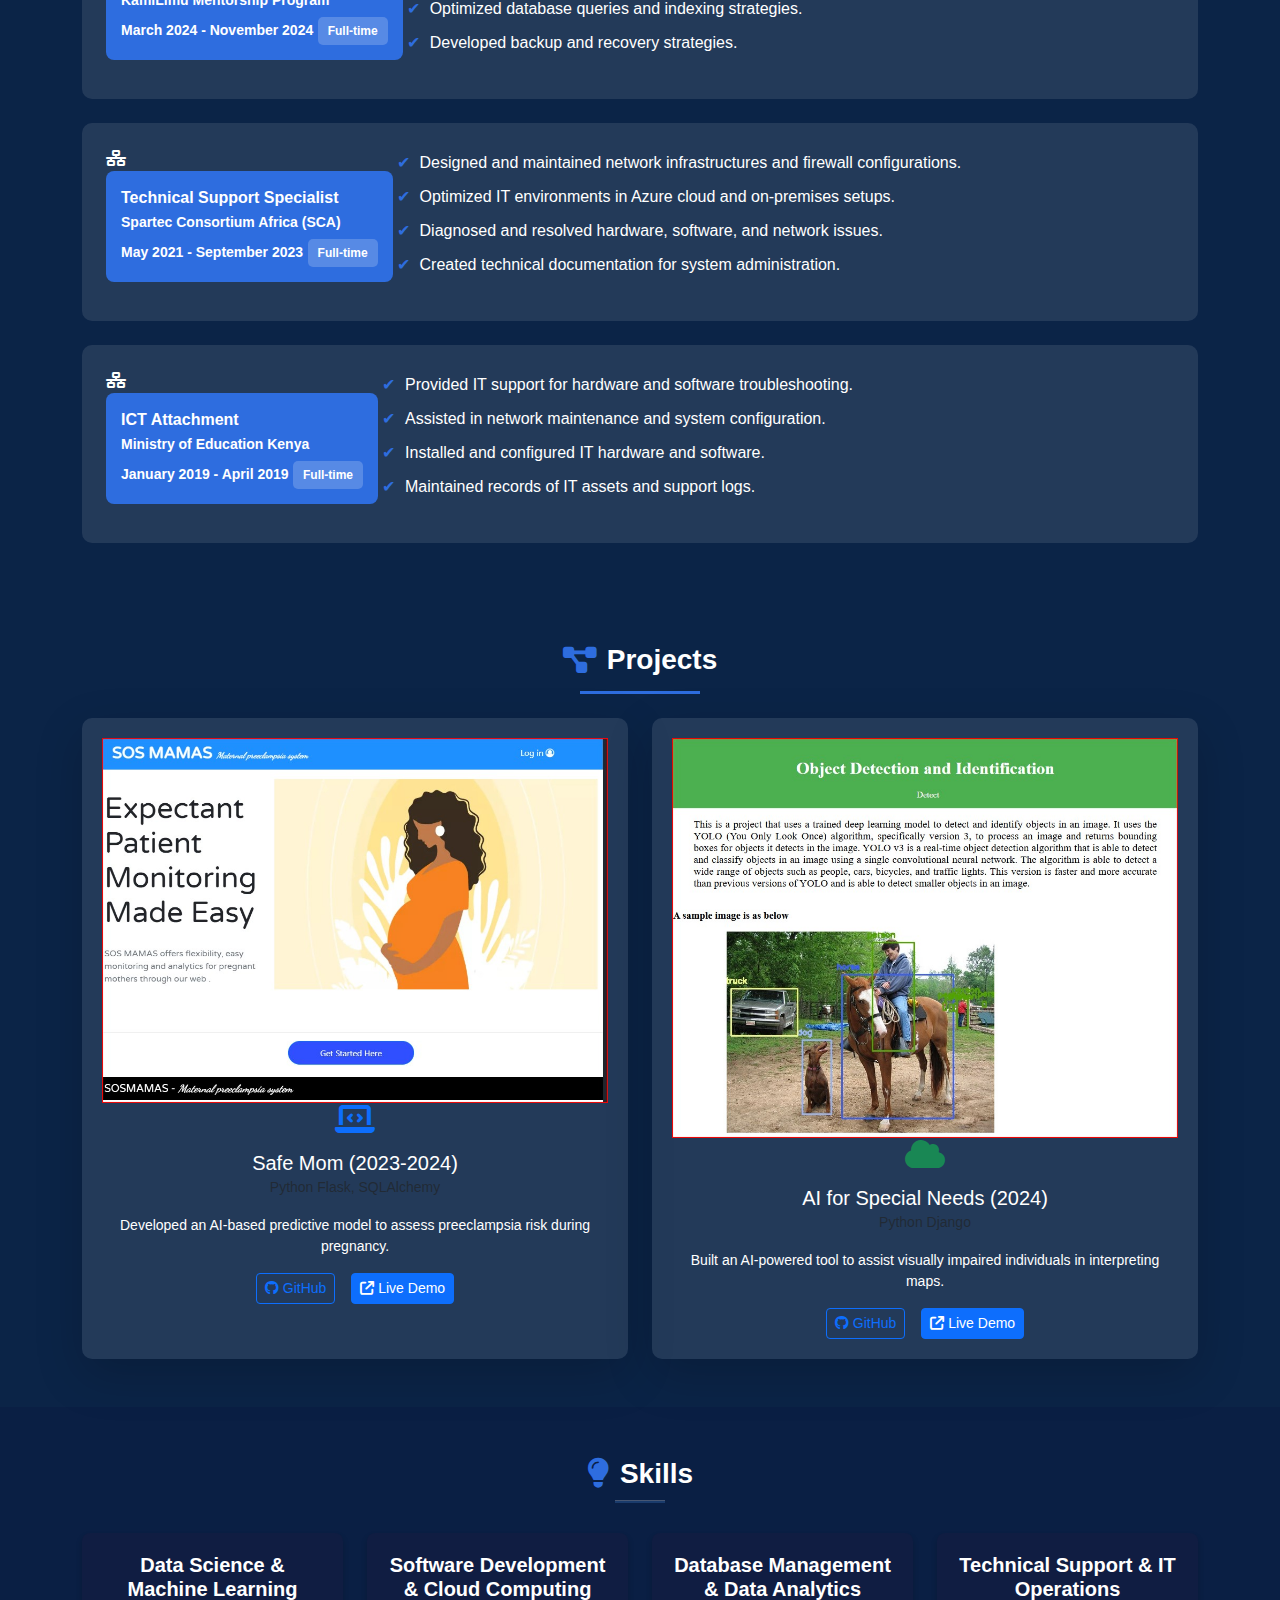
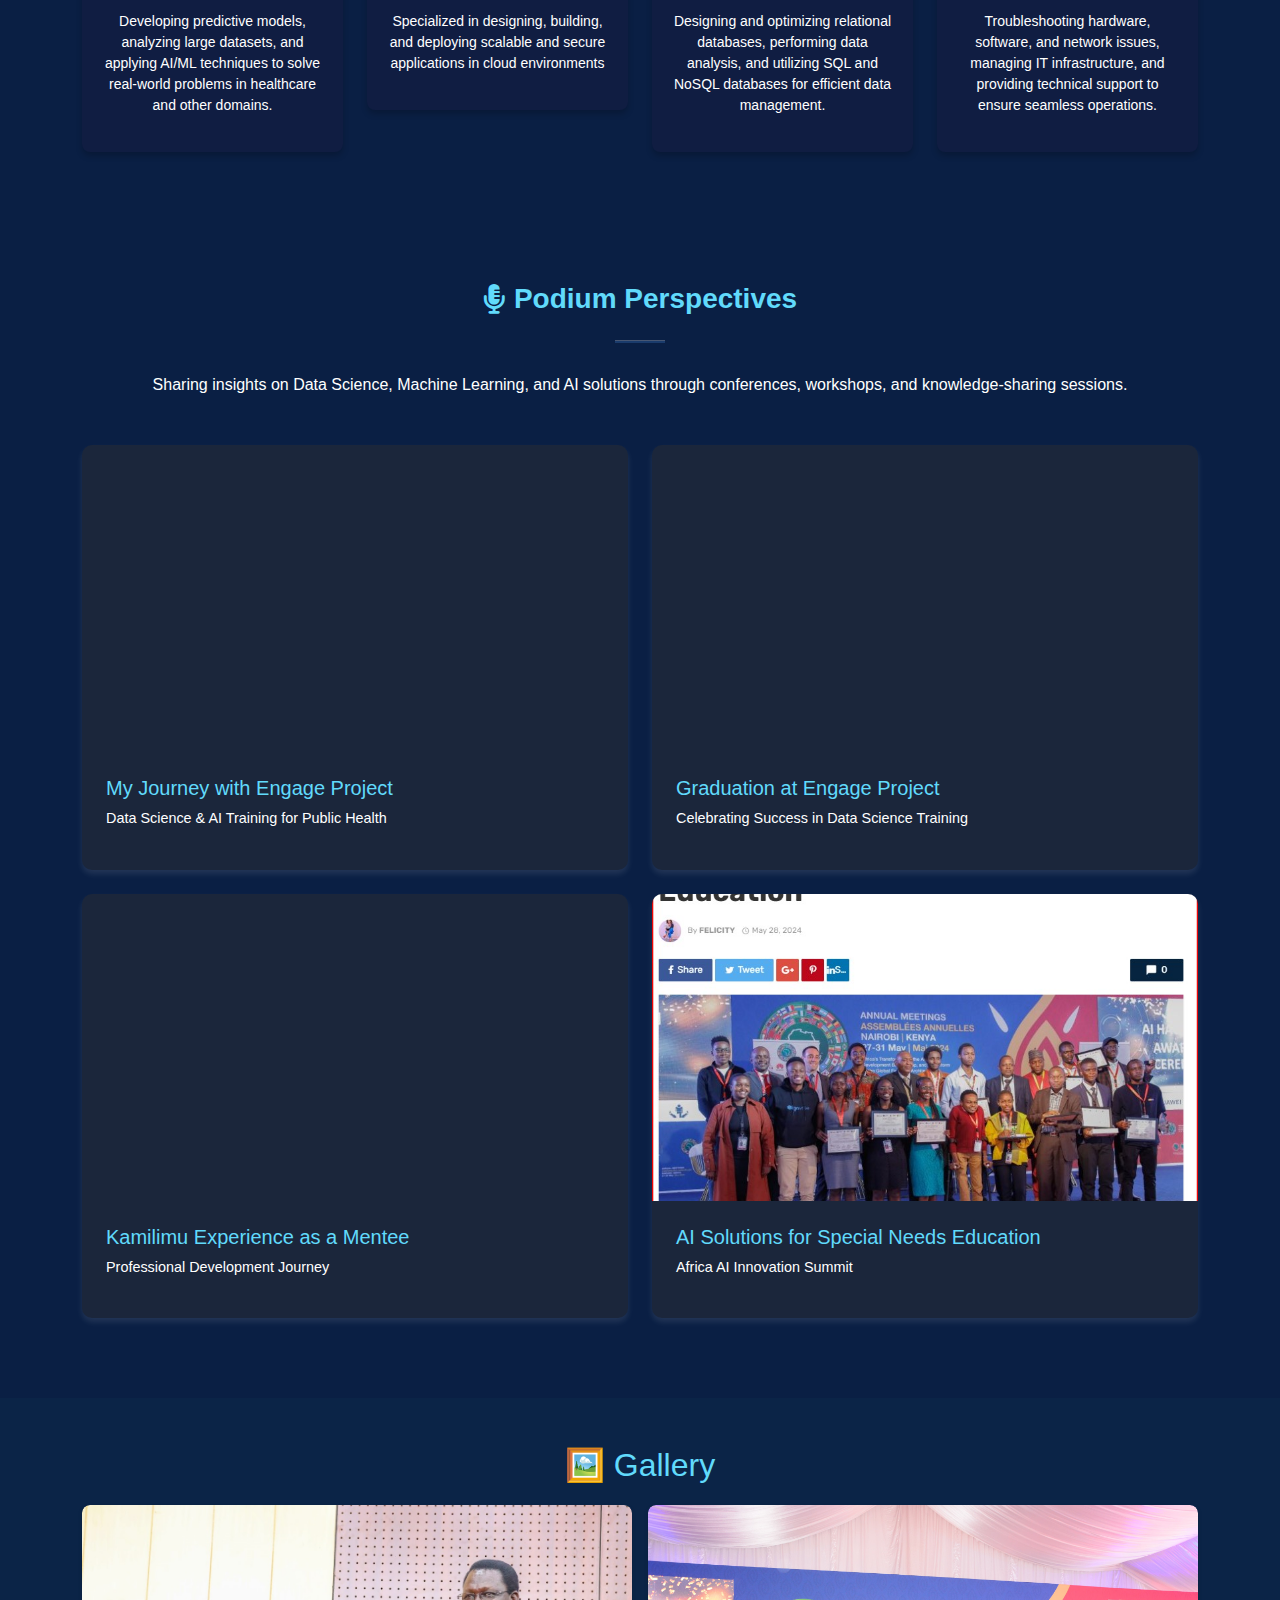
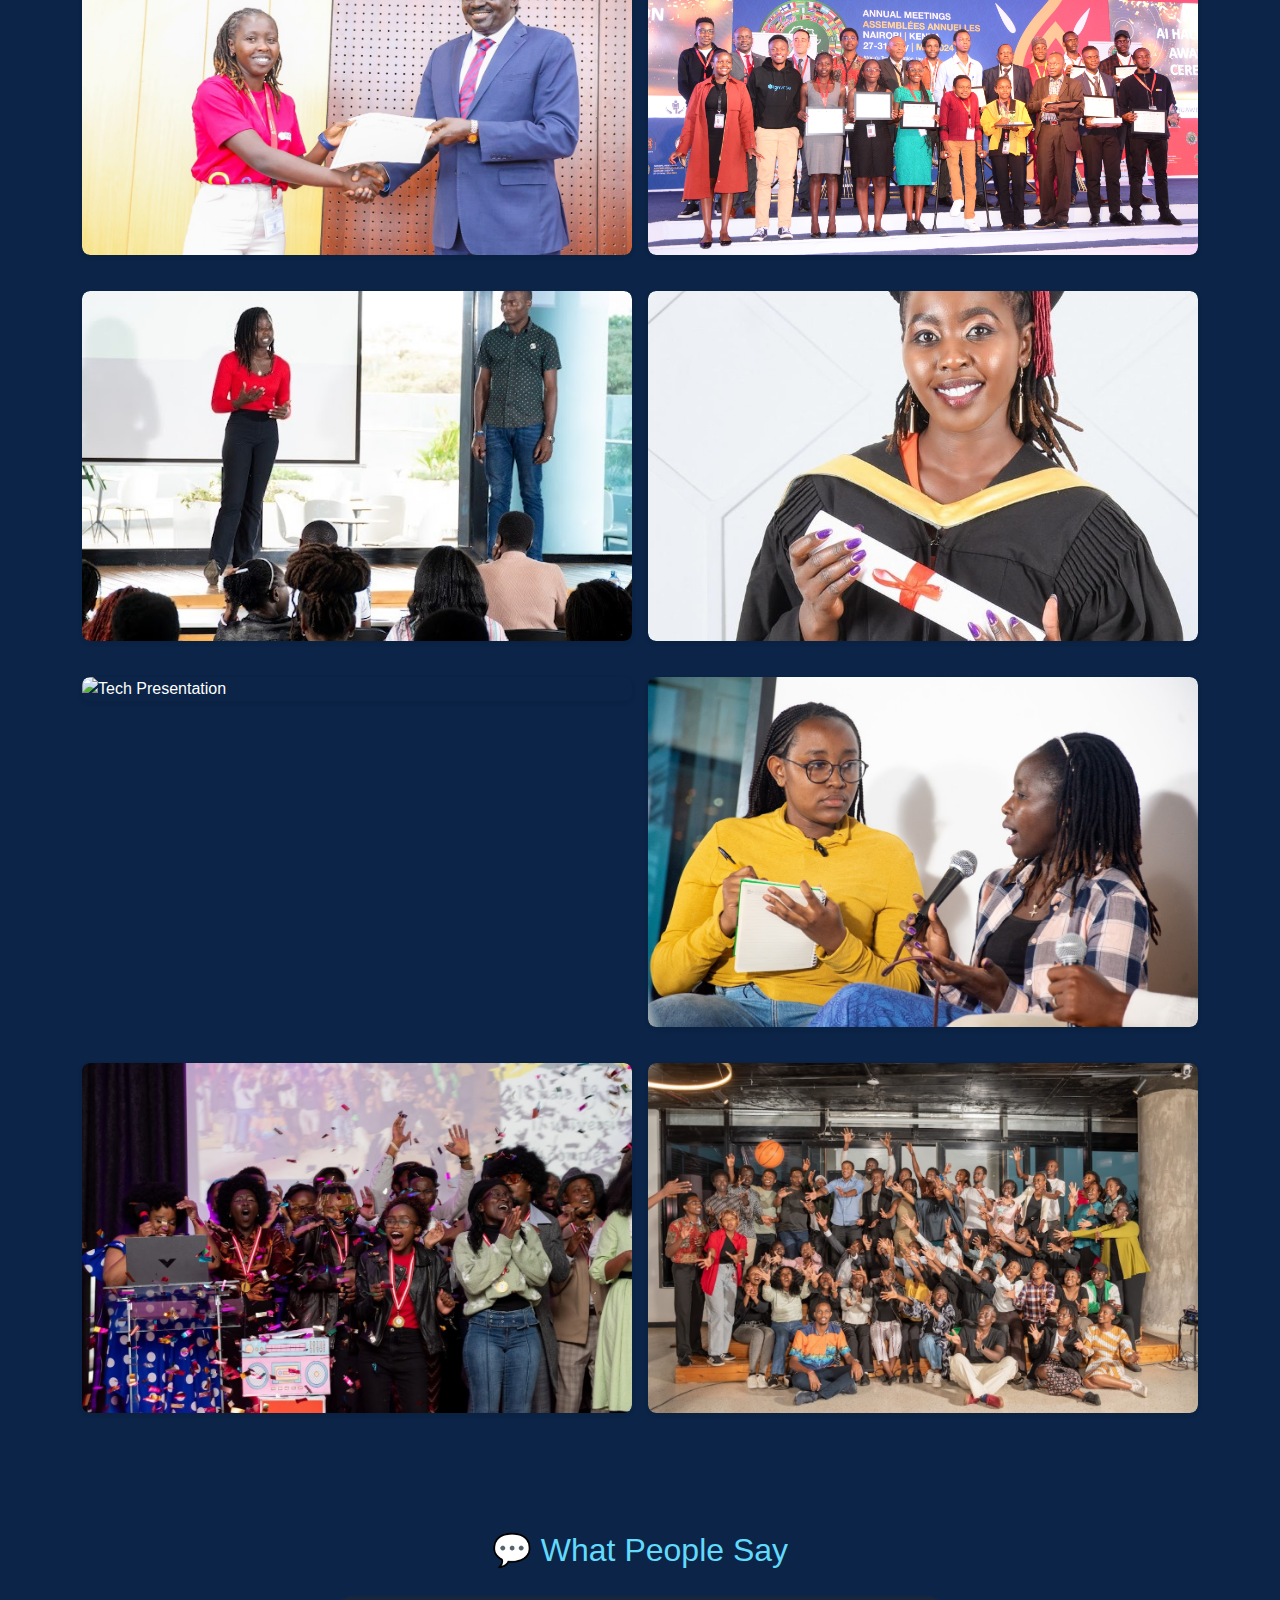
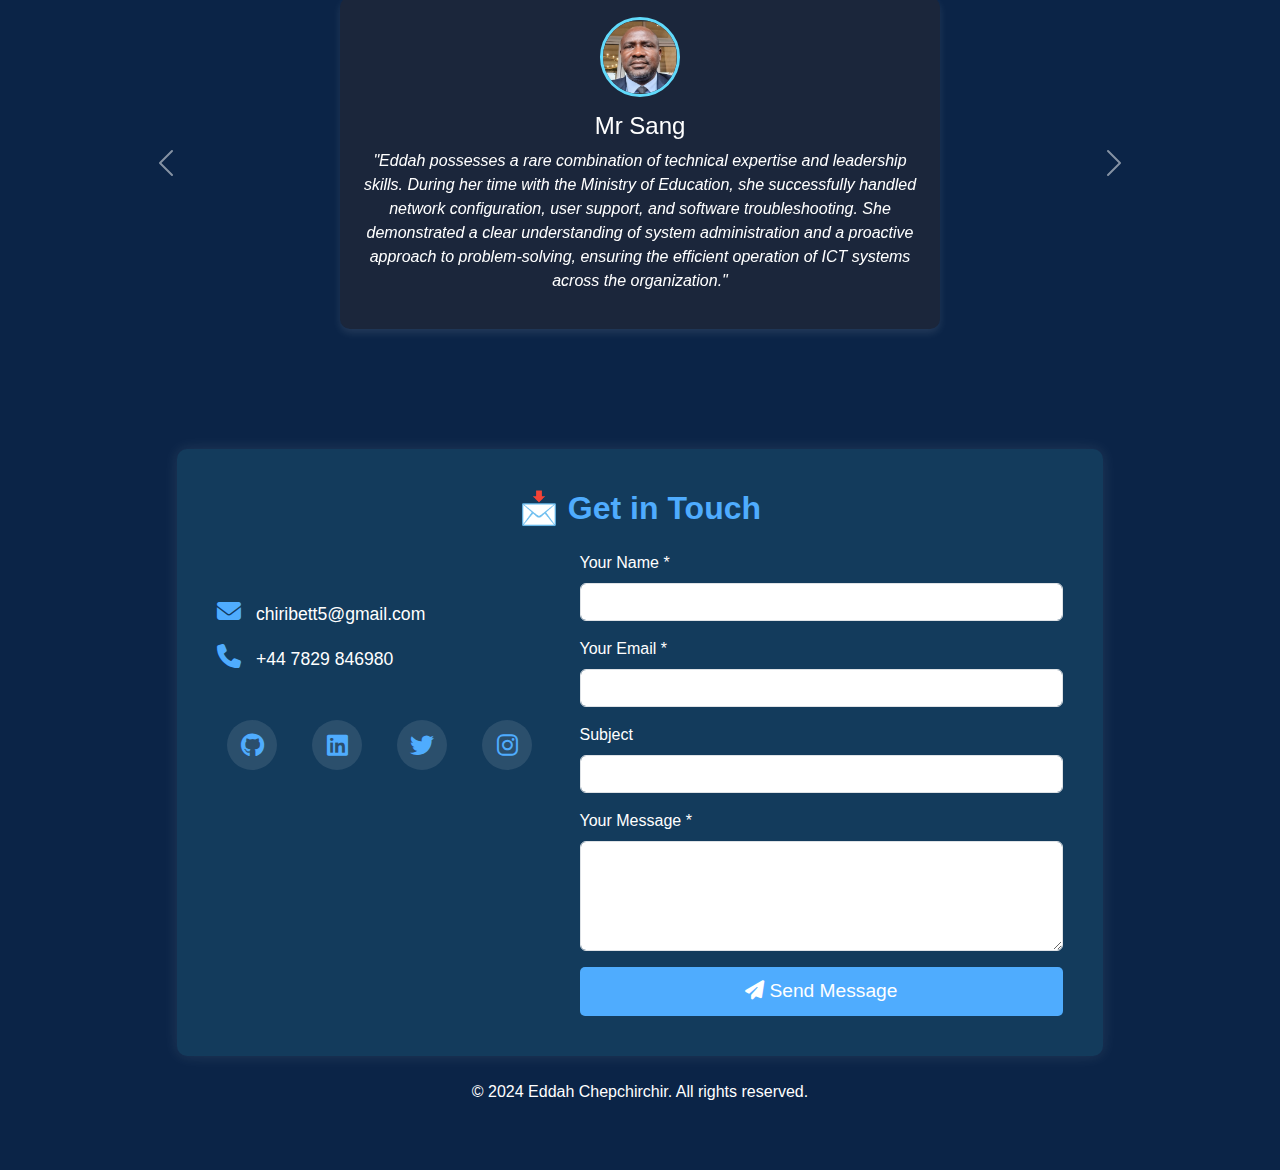
==== commit 0b60b061: "almost" ====
--- a/index.html
+++ b/index.html
@@ -4,7 +4,44 @@
 <head>
     <meta charset="UTF-8">
     <meta name="viewport" content="width=device-width, initial-scale=1.0">
-    <title>Eddah Chepchirchir</title>
+
+    <!-- Primary Meta Tags -->
+    <title>Eddah Chepchirchir -Data Science & ML Solutions Architect</title>
+    <meta name="title" content="Eddah Chepchirchir - Cloud Solutions Architect">
+    <meta name="description"
+        content="Cloud Solutions Architect specializing in data engineering, AI & Machine Learning, and technical support. Transforming complex challenges into simple, agile solutions.">
+    <meta name="keywords"
+        content="Cloud Solutions Architect, Data Engineer, AI Specialist, Machine Learning, Technical Support, AWS Certified">
+
+    <!-- Open Graph / Facebook -->
+    <meta property="og:type" content="website">
+    <meta property="og:url" content="https://eddahchepchirchir.co.ke/">
+    <meta property="og:title" content="Eddah Chepchirchir - Cloud Solutions Architect">
+    <meta property="og:description"
+        content="Cloud Solutions Architect specializing in data engineering, AI & Machine Learning, and technical support. Transforming complex challenges into simple, agile solutions.">
+    <meta property="og:image" content="https://eddahchepchirchir.co.ke/images/profile.jpg">
+
+    <!-- Twitter -->
+    <meta property="twitter:card" content="summary_large_image">
+    <meta property="twitter:url" content="https://eddahchepchirchir.co.ke/">
+    <meta property="twitter:title" content="Eddah Chepchirchir - Cloud Solutions Architect">
+    <meta property="twitter:description"
+        content="Cloud Solutions Architect specializing in data engineering, AI & Machine Learning, and technical support. Transforming complex challenges into simple, agile solutions.">
+    <meta property="twitter:image" content="https://eddahchepchirchir.co.ke/images/profile.jpg">
+
+    <!-- Additional Meta Tags -->
+    <meta name="author" content="Eddah Chepchirchir">
+    <meta name="robots" content="index, follow">
+    <meta name="theme-color" content="#0B2347">
+    <meta name="mobile-web-app-capable" content="yes">
+    <meta name="apple-mobile-web-app-capable" content="yes">
+    <meta name="apple-mobile-web-app-status-bar-style" content="black-translucent">
+
+    <!-- Favicon -->
+    <link rel="icon" type="image/png" href="images/favicon.png">
+    <link rel="apple-touch-icon" href="images/apple-touch-icon.png">
+
+    <!-- Existing CSS Links -->
     <link rel="stylesheet" href="https://cdn.jsdelivr.net/npm/bootstrap@5.3.0/dist/css/bootstrap.min.css">
     <link rel="stylesheet" href="https://cdnjs.cloudflare.com/ajax/libs/font-awesome/6.4.2/css/all.min.css">
     <link rel="stylesheet" href="styles.css">
@@ -13,17 +50,17 @@
 <body>
 
     <nav class="navbar navbar-expand-lg">
-        <div class="container d-flex justify-content-center">
-            <a class="navbar-brand text-white" href="#">Eddah Chepchirchir </a>
-            <button class="navbar-toggler" type="button" data-bs-toggle="collapse" data-bs-target="#navbarNav">
+        <div class="container">
+            <a class="navbar-brand text-white" href="#">Eddah Chepchirchir</a>
+            <button class="navbar-toggler" type="button" data-bs-toggle="collapse" data-bs-target="#navbarNav"
+                aria-controls="navbarNav" aria-expanded="false" aria-label="Toggle navigation">
                 <span class="navbar-toggler-icon"></span>
             </button>
-            <div class="collapse navbar-collapse d-flex justify-content-end" id="navbarNav">
+            <div class="collapse navbar-collapse" id="navbarNav">
                 <ul class="navbar-nav ms-auto">
                     <li class="nav-item"><a class="nav-link" href="#about">About Me</a></li>
-                    <li class="nav-item"><a class="nav-link" href="#education">Education </a></li>
+                    <li class="nav-item"><a class="nav-link" href="#education">Education</a></li>
                     <li class="nav-item"><a class="nav-link" href="#experience">Experience</a></li>
-
                     <li class="nav-item"><a class="nav-link" href="#skills">Skills</a></li>
                     <li class="nav-item"><a class="nav-link" href="#gallery">Gallery</a></li>
                     <li class="nav-item"><a class="nav-link" href="#testimonials">Testimonials</a></li>
@@ -36,15 +73,17 @@
         <div class="row align-items-center">
             <div class="col-lg-6 text-center text-lg-start hero-content">
                 <h1>HEY! I'M Eddah</h1>
-                <h2>CLOUD SOLUTIONS ARCHITECT</h2>
+                <h2>DATA SCIENCE & ML SOLUTIONS ARCHITECT</h2>
                 <p>
-                    Empowering businesses with seamless, scalable, and secure cloud solutions that drive innovation and
-                    efficiency.
-                    Transforming complex challenges into simple, agile solutions for a smarter, more connected future.
+                    Transforming complex data challenges into actionable insights through advanced analytics and machine
+                    learning solutions.
+                    Empowering businesses with data-driven decision making and intelligent automation for a smarter,
+                    more efficient future.
                 </p>
                 <div class=" row d-flex flex-wrap gap-3">
                     <a href="#contact" class="btn btn-custom px-4 btn-animate">Get in Touch →</a>
-                    <a href="cv.pdf" class="btn btn-outline-light px-4 btn-animate" download>Download CV ↓</a>
+                    <a href="documents/Eddah chepchichir - Curriculum Vitae.pdf"
+                        class="btn btn-outline-light px-4 btn-animate" download>Download CV ↓</a>
                 </div>
 
                 <div class="social-icons mt-5 mb-5 d-flex ">
@@ -59,10 +98,12 @@
                 </div>
             </div>
             <div class="col-lg-6 text-center">
-                <img src="profile.jpg" alt="Eddah" class="img-fluid floating-img">
-            </div>
-        </div>
-    </section>
+                <img src="images/profile.jpg" alt="Eddah" class="img-fluid floating-img">
+            </div>
+        </div>
+    </section>
+
+    <!-- ABOUT ME -->
 
     <section id="about" class="about-section">
         <div class="container">
@@ -74,63 +115,66 @@
             <div class="row align-items-center">
                 <!-- Image Section -->
                 <div class="col-lg-4 text-center about-image">
-                    <img src="about.jpg" alt="Speaking at a conference">
+                    <img src="images/about.jpg" alt="Speaking at a conference">
                 </div>
 
                 <!-- Text Content Section -->
                 <div class="col-lg-8 about-content">
-                    <h2>Cloud Solutions Architect</h2>
-                    <h4>Transforming Technology, Empowering Innovation</h4>
+                    <h2>Data Science & ML Solutions Architect</h2>
+                    <h4>Transforming Data into Business Value</h4>
                     <p>
-                        I am a passionate Data Engineer, AI & Machine Learning Specialist, and Technical Support Expert
-                        with a strong background
-                        in building scalable data pipelines, AI-driven analytics, and enterprise IT solutions.
+                        I am a passionate Data Science & ML Solutions Architect with expertise in building scalable data
+                        pipelines,
+                        developing predictive models, and implementing AI-driven analytics solutions. My experience
+                        spans across
+                        public health, education, and enterprise IT, where I've delivered impactful data-driven
+                        solutions.
                     </p>
                     <p>
-                        With experience spanning public health, education, and enterprise IT, I have developed
-                        predictive models, automated data
-                        processing systems, and optimized cloud storage infrastructures.
+                        With a strong foundation in both technical implementation and business strategy, I help
+                        organizations
+                        leverage their data assets to drive innovation, improve efficiency, and make informed decisions.
                     </p>
 
                     <!-- Feature Cards -->
                     <div class="row">
                         <div class="col-md-6">
                             <div class="feature-card">
-                                <i class="fa-solid fa-cloud feature-icon"></i>
+                                <i class="fa-solid fa-brain feature-icon"></i>
                                 <div>
-                                    <strong>Cloud Architecture</strong>
+                                    <strong>Artificial Intelligence</strong>
                                     <br>
-                                    <small>Designing scalable, resilient cloud infrastructures</small>
+                                    <small>Developing AI solutions and predictive models</small>
                                 </div>
                             </div>
                         </div>
                         <div class="col-md-6">
                             <div class="feature-card">
-                                <i class="fa-solid fa-code feature-icon"></i>
+                                <i class="fa-solid fa-microchip feature-icon"></i>
                                 <div>
-                                    <strong>Solution Design</strong>
+                                    <strong>Machine Learning</strong>
                                     <br>
-                                    <small>Transforming complex challenges into elegant solutions</small>
+                                    <small>Building ML models for real-world applications</small>
                                 </div>
                             </div>
                         </div>
                         <div class="col-md-6">
                             <div class="feature-card">
-                                <i class="fa-solid fa-cloud feature-icon"></i>
+                                <i class="fa-solid fa-database feature-icon"></i>
                                 <div>
-                                    <strong>Cloud Architecture</strong>
+                                    <strong>Data Science</strong>
                                     <br>
-                                    <small>Designing scalable, resilient cloud infrastructures</small>
+                                    <small>Analyzing complex datasets and extracting insights</small>
                                 </div>
                             </div>
                         </div>
                         <div class="col-md-6">
                             <div class="feature-card">
-                                <i class="fa-solid fa-code feature-icon"></i>
+                                <i class="fa-solid fa-headset feature-icon"></i>
                                 <div>
-                                    <strong>Solution Design</strong>
+                                    <strong>Technical Support</strong>
                                     <br>
-                                    <small>Transforming complex challenges into elegant solutions</small>
+                                    <small>Providing expert IT solutions and support</small>
                                 </div>
                             </div>
                         </div>
@@ -152,25 +196,25 @@
                     <!-- Education 1 -->
                     <div class="col-md-6">
                         <div class="edu-card">
-                            <h3>Bachelor’s Degree in Computer Science</h3>
+                            <h3>Bachelor's Degree in Computer Science</h3>
                             <p>University of Nairobi</p>
-                            <span class="edu-date">2018 - 2022</span>
+                            <span class="edu-date">2020 - 2024</span>
                         </div>
                     </div>
                     <!-- Education 2 -->
                     <div class="col-md-6">
                         <div class="edu-card">
-                            <h3>Master’s Degree in Cloud Computing</h3>
-                            <p>MIT (Online)</p>
-                            <span class="edu-date">2023 - Present</span>
+                            <h3>Diploma in ICT</h3>
+                            <p>Kiriri Women's University of Science and Technology</p>
+                            <span class="edu-date">2018 - 2019</span>
                         </div>
                     </div>
                     <!-- Education 3 (Centered when odd-numbered) -->
                     <div class="col-md-6 d-flex justify-content-center">
                         <div class="edu-card text-center">
-                            <h3>Master’s Degree in Artificial Intelligence</h3>
-                            <p>Stanford University (Online)</p>
-                            <span class="edu-date">2024 - Present</span>
+                            <h3>Diploma in Project Planning and Management </h3>
+                            <p>Kiriri Women's University of Science and Technology</p>
+                            <span class="edu-date">2018 - 2019</span>
                         </div>
                     </div>
                 </div>
@@ -193,7 +237,7 @@
                         <p>Amazon Web Services (AWS)</p>
                         <span class="cert-date">Issued: 2024</span>
                         <div class="mt-2">
-                            <a href="AWS.pdf" class="btn btn-primary" download>
+                            <a href="documents/AWS.pdf" class="btn btn-primary" download>
                                 <i class="fas fa-download"></i> Download
                             </a>
                         </div>
@@ -206,7 +250,7 @@
                         <p>Data Science,Artificial Inteligence and Machine Learning Training for Public Health</p>
                         <span class="cert-date">Issued: 2023</span>
                         <div class="mt-2">
-                            <a href="engage.pdf" class="btn btn-primary" download>
+                            <a href="documents/engage.pdf" class="btn btn-primary" download>
                                 <i class="fas fa-download"></i> Download
                             </a>
                         </div>
@@ -219,32 +263,41 @@
                         <p>Huawei & UNESCO</p>
                         <span class="cert-date">Issued: 2022</span>
                         <div class="mt-2">
-                            <a href="AI Special Needs Hackathon .pdf" class="btn btn-primary" download>
+                            <a href="documents/AI Special Needs Hackathon .pdf" class="btn btn-primary" download>
                                 <i class="fas fa-download"></i> Download
                             </a>
                         </div>
                     </div>
                 </div>
+                <!-- cert 4 -->
                 <div class="col-md-6">
                     <div class="cert-card">
                         <h3>Huawei Seeds for the future</h3>
                         <p> Huawei & seeds for the future</p>
                         <span class="cert-date">Issued: 2022</span>
                         <div class="mt-2">
-                            <a href="huawei.pdf" class="btn btn-primary" download>
+                            <a href="documents/huawei.pdf" class="btn btn-primary" download>
                                 <i class="fas fa-download"></i> Download
                             </a>
                         </div>
                     </div>
                 </div>
-            </div>
-        </div>
-    </section>
-
-
-
-
-
+                <!-- cert 5 -->
+                <div class="col-md-6">
+                    <div class="cert-card">
+                        <h3>Web Development Program Boot Camp</h3>
+                        <p> EMobilis Mobile Technology Academy</p>
+                        <span class="cert-date">Issued: 2021</span>
+                        <div class="mt-2">
+                            <a href="documents/emobils.pdf" class="btn btn-primary" download>
+                                <i class="fas fa-download"></i> Download
+                            </a>
+                        </div>
+                    </div>
+                </div>
+            </div>
+        </div>
+    </section>
     <section id="experience" class="container py-5">
         <!-- Section Title -->
         <div class="section-title">
@@ -253,103 +306,173 @@
         <div class="divider"></div>
 
         <div class="row g-4">
-            <!-- Job Card 1 -->
+            <!-- Job Cards -->
             <div class="col-md-12">
-                <div class="work-card p-4 d-flex ">
-                    <!-- Left: Job Title -->
+                <div class="work-card p-4 d-flex">
                     <div class="job-info">
                         <i class="fa-solid fa-cloud job-icon"></i>
-                        <div class="job-title ">
-                            Solution Architect <br>
-                            <small>RAINFOREST ALLIANCE</small><br>
+                        <div class="job-title">
+                            Data Consultant <br>
+                            <small>Gonzalum Holdings Limited</small><br>
                             <small>January 2025 - Present</small>
-                            <div class="full-time-badge">Full-time</div>
-                        </div>
-                    </div>
-                    <!-- Right: Work Details -->
+                            <div class="full-time-badge">Part-time</div>
+                        </div>
+                    </div>
                     <div class="work-details p-1">
                         <ul>
-                            <li>Develop and maintain enterprise solution architecture.</li>
-                            <li>Collaborate with cross-functional teams.</li>
-                            <li>Define and manage APIs and microservices.</li>
-                            <li>Support solution migration strategies.</li>
+                            <li>Design and maintain enterprise solution architectures.</li>
+                            <li>Collaborate with cross-functional teams to integrate solutions.</li>
+                            <li>Develop and manage APIs and microservices.</li>
+                            <li>Assist in cloud migration and infrastructure modernization.</li>
                         </ul>
                     </div>
                 </div>
             </div>
 
-            <!-- Job Card 2 -->
             <div class="col-md-12">
-                <div class="work-card p-4 d-flex ">
+                <div class="work-card p-4 d-flex">
                     <div class="job-info">
                         <i class="fa-solid fa-laptop-code job-icon"></i>
                         <div class="job-title">
-                            Software Engineer <br>
-                            <small>TECH INNOVATORS LTD</small><br>
-                            <small>March 2022 - December 2024</small>
+                            Data Scientist <br>
+                            <small>Engage Project</small><br>
+                            <small>August 2024 - December 2024</small>
                             <div class="full-time-badge">Full-time</div>
                         </div>
                     </div>
                     <div class="work-details p-1">
                         <ul>
-                            <li>Developed scalable web applications.</li>
-                            <li>Implemented cloud-based solutions.</li>
-                            <li>Optimized performance of microservices.</li>
-                            <li>Worked with front-end and back-end teams.</li>
+                            <li>Developed scalable web applications with data-driven solutions.</li>
+                            <li>Implemented cloud-based storage and processing solutions.</li>
+                            <li>Optimized performance of microservices for efficiency.</li>
+                            <li>Collaborated with front-end and back-end development teams.</li>
                         </ul>
                     </div>
                 </div>
             </div>
 
-            <!-- Job Card 3 -->
             <div class="col-md-12">
-                <div class="work-card p-4 d-flex ">
+                <div class="work-card p-4 d-flex">
                     <div class="job-info">
                         <i class="fa-solid fa-database job-icon"></i>
                         <div class="job-title">
-                            Database Administrator <br>
-                            <small>GLOBAL DATA SYSTEMS</small><br>
-                            <small>June 2020 - February 2022</small>
+                            Mentee <br>
+                            <small>KamiLimu Mentorship Program</small><br>
+                            <small>March 2024 - November 2024</small>
                             <div class="full-time-badge">Full-time</div>
                         </div>
                     </div>
                     <div class="work-details p-1">
                         <ul>
                             <li>Managed relational and NoSQL databases.</li>
-                            <li>Implemented security best practices.</li>
-                            <li>Optimized database performance.</li>
+                            <li>Implemented security best practices for data protection.</li>
+                            <li>Optimized database queries and indexing strategies.</li>
                             <li>Developed backup and recovery strategies.</li>
                         </ul>
                     </div>
                 </div>
             </div>
 
-            <!-- Job Card 4 -->
             <div class="col-md-12">
-                <div class="work-card  d-flex ">
+                <div class="work-card p-4 d-flex">
                     <div class="job-info">
                         <i class="fa-solid fa-network-wired job-icon"></i>
                         <div class="job-title">
-                            IT Support Specialist <br>
-                            <small>TECH SUPPORT INC.</small><br>
-                            <small>January 2018 - May 2020</small>
+                            Technical Support Specialist <br>
+                            <small>Spartec Consortium Africa (SCA)</small><br>
+                            <small>May 2021 - September 2023</small>
                             <div class="full-time-badge">Full-time</div>
                         </div>
                     </div>
                     <div class="work-details p-1">
                         <ul>
-                            <li>Provided technical support to clients.</li>
-                            <li>Troubleshot network and software issues.</li>
-                            <li>Installed and configured hardware systems.</li>
-                            <li>Developed IT documentation and guides.</li>
+                            <li>Designed and maintained network infrastructures and firewall configurations.</li>
+                            <li>Optimized IT environments in Azure cloud and on-premises setups.</li>
+                            <li>Diagnosed and resolved hardware, software, and network issues.</li>
+                            <li>Created technical documentation for system administration.</li>
                         </ul>
                     </div>
                 </div>
             </div>
 
-        </div>
-    </section>
-
+            <div class="col-md-12">
+                <div class="work-card p-4 d-flex">
+                    <div class="job-info">
+                        <i class="fa-solid fa-network-wired job-icon"></i>
+                        <div class="job-title">
+                            ICT Attachment <br>
+                            <small>Ministry of Education Kenya</small><br>
+                            <small>January 2019 - April 2019</small>
+                            <div class="full-time-badge">Full-time</div>
+                        </div>
+                    </div>
+                    <div class="work-details p-1">
+                        <ul>
+                            <li>Provided IT support for hardware and software troubleshooting.</li>
+                            <li>Assisted in network maintenance and system configuration.</li>
+                            <li>Installed and configured IT hardware and software.</li>
+                            <li>Maintained records of IT assets and support logs.</li>
+                        </ul>
+                    </div>
+                </div>
+            </div>
+
+        </div>
+    </section>
+    <!-- PROJECTS -->
+
+    <section id="projects" class="container py-5">
+        <!-- Section Title -->
+        <div class="section-title text-center">
+            <i class="fa-solid fa-diagram-project"></i> Projects
+        </div>
+        <div class="divider mx-auto mb-4"></div>
+
+        <div class="row row-cols-1 row-cols-md-2 g-4">
+            <!-- Project Card 1 -->
+            <div class="col">
+                <div class="work-card h-100 shadow-lg border-0 rounded-lg">
+                    <img src="images/project1.jpg" class="card-img-top" alt="Real-Time Project Monitoring Platform">
+                    <div class="card-body text-center">
+                        <i class="fa-solid fa-laptop-code project-icon mb-3 text-primary" style="font-size: 2rem;"></i>
+                        <h5 class="card-title font-weight-bold">Safe Mom (2023-2024)</h5>
+                        <small class="text-muted">Python Flask, SQLAlchemy</small>
+                        <p class="mt-3 small">Developed an AI-based predictive model to assess preeclampsia risk during
+                            pregnancy.</p>
+                        <div class="d-flex justify-content-center gap-3">
+                            <a href="https://github.com/eddahchiribett/sosmama" class="btn btn-sm btn-outline-primary" target="_blank"><i
+                                    class="fa-brands fa-github"></i> GitHub</a>
+                            <a href="#" class="btn btn-sm btn-primary" target="_blank"><i
+                                    class="fa-solid fa-external-link"></i> Live Demo</a>
+                        </div>
+                    </div>
+                </div>
+            </div>
+
+            <!-- Project Card 2 -->
+            <div class="col">
+                <div class="work-card h-100 shadow-lg border-0 rounded-lg">
+                    <img src="images/project2.jpg" class="card-img-top" alt="Tunabuild">
+                    <div class="card-body text-center">
+                        <i class="fa-solid fa-cloud project-icon mb-3 text-success" style="font-size: 2rem;"></i>
+                        <h5 class="card-title font-weight-bold">AI for Special Needs (2024)</h5>
+                        <small class="text-muted">Python Django</small>
+                        <p class="mt-3 small">Built an AI-powered tool to assist visually impaired individuals in
+                            interpreting maps.</p>
+                        <div class="d-flex justify-content-center gap-3">
+                            <a href="https://github.com/eddahchiribett/Vision-Quest" class="btn btn-sm btn-outline-primary" target="_blank"><i
+                                    class="fa-brands fa-github"></i> GitHub</a>
+                            <a href="#" class="btn btn-sm btn-primary" target="_blank"><i
+                                    class="fa-solid fa-external-link"></i> Live Demo</a>
+                        </div>
+                    </div>
+                </div>
+            </div>
+        </div>
+    </section>
+
+
+    <!-- SKILLS -->
     <section id="skills" class="skills-section text-center">
         <h2 class="section-title">
             <i class="fas fa-lightbulb"></i> Skills
@@ -361,43 +484,43 @@
                 <!-- Card 1 -->
                 <div class="col-lg-3 col-md-6">
                     <div class="skill-card">
-                        <h3>Cloud Architecture and Design</h3>
+                        <h3>Data Science & Machine Learning</h3>
                         <p>
-                            I specialize in secure, scalable cloud architectures, with expertise in AWS, Azure, and
-                            Google
-                            Cloud.
+                            Developing predictive models, analyzing large datasets, and applying AI/ML techniques to
+                            solve real-world problems in
+                            healthcare and other domains.
                         </p>
                     </div>
                 </div>
                 <!-- Card 2 -->
                 <div class="col-lg-3 col-md-6">
                     <div class="skill-card">
-                        <h3>Cloud-Native Applications</h3>
+                        <h3>Software Development & Cloud Computing</h3>
                         <p>
-                            Transforming monolithic applications into cloud-native, microservices-based architectures
-                            with
-                            containerization.
+                            Specialized in designing, building, and deploying scalable and secure applications in
+                            cloud environments
                         </p>
                     </div>
                 </div>
                 <!-- Card 3 -->
                 <div class="col-lg-3 col-md-6">
                     <div class="skill-card">
-                        <h3>DevOps & Automation</h3>
+                        <h3>Database Management & Data Analytics</h3>
                         <p>
-                            Implementing CI/CD pipelines, infrastructure as code (IaC), and cloud automation for
-                            efficiency
-                            and scalability.
+                            Designing and optimizing relational databases, performing data analysis, and utilizing SQL
+                            and NoSQL databases for
+                            efficient data management.
                         </p>
                     </div>
                 </div>
                 <!-- Card 4 -->
                 <div class="col-lg-3 col-md-6">
                     <div class="skill-card">
-                        <h3>Security & Compliance</h3>
+                        <h3>Technical Support & IT Operations</h3>
                         <p>
-                            Ensuring security best practices, compliance standards, and robust cloud governance
-                            frameworks.
+                            Troubleshooting hardware, software, and network issues, managing IT infrastructure, and
+                            providing technical support to
+                            ensure seamless operations.
                         </p>
                     </div>
                 </div>
@@ -405,65 +528,93 @@
         </div>
     </section>
 
+    <!-- podium -->
     <section class="podium-perspectives">
         <div class="container">
-            <h2>🎤 Podium Perspectives</h2>
-            <p>Insights, discussions, and knowledge-sharing sessions on cloud solutions, architecture, and technology
-                trends.</p>
-
-            <div class="row">
+            <h2 class="section-title text-center">
+                <i class="fas fa-microphone-alt"></i> Podium Perspectives
+            </h2>
+            <hr class="section-divider">
+            <p class="text-center mb-5">Sharing insights on Data Science, Machine Learning, and AI solutions through
+                conferences, workshops, and knowledge-sharing sessions.</p>
+
+            <div class="row g-4">
                 <!-- Video 1 -->
                 <div class="col-md-6">
                     <div class="video-card">
-                        <iframe width="560" height="315"
-                            src="https://www.youtube.com/embed/0bebjuUEcsY?autoplay=1&mute=1&loop=1&playlist=0bebjuUEcsY"
-                            title="YouTube video player" frameborder="0"
-                            allow="autoplay; clipboard-write; encrypted-media; gyroscope; picture-in-picture; web-share"
-                            allowfullscreen></iframe>
-                        <h3>My Journey with Engage project</h3>
+                        <div class="video-wrapper">
+                            <iframe width="100%" height="315"
+                                src="https://www.youtube.com/embed/0bebjuUEcsY?autoplay=1&mute=1&loop=1&playlist=0bebjuUEcsY"
+                                title="My Journey with Engage project" frameborder="0"
+                                allow="autoplay; clipboard-write; encrypted-media; gyroscope; picture-in-picture; web-share"
+                                allowfullscreen></iframe>
+                        </div>
+                        <div class="video-content">
+                            <h3>My Journey with Engage Project</h3>
+                            <p class="text-white">Data Science & AI Training for Public Health</p>
+                            <!-- <span class="badge bg-primary">2023</span> -->
+                        </div>
                     </div>
                 </div>
 
                 <!-- Video 2 -->
                 <div class="col-md-6">
                     <div class="video-card">
-                        <iframe width="560" height="315"
-                            src="https://www.youtube.com/embed/IZUS6rnypYI?autoplay=1&mute=1&loop=1&playlist=IZUS6rnypYI"
-                            title="YouTube video player" frameborder="0"
-                            allow="autoplay; clipboard-write; encrypted-media; gyroscope; picture-in-picture; web-share"
-                            allowfullscreen></iframe>
-                        <h3>Graduation at Engage project</h3>
+                        <div class="video-wrapper">
+                            <iframe width="100%" height="315"
+                                src="https://www.youtube.com/embed/IZUS6rnypYI?autoplay=1&mute=1&loop=1&playlist=IZUS6rnypYI"
+                                title="Graduation at Engage project" frameborder="0"
+                                allow="autoplay; clipboard-write; encrypted-media; gyroscope; picture-in-picture; web-share"
+                                allowfullscreen></iframe>
+                        </div>
+                        <div class="video-content">
+                            <h3>Graduation at Engage Project</h3>
+                            <p class="text-white">Celebrating Success in Data Science Training</p>
+                            <!-- <span class="badge bg-primary">2023</span> -->
+                        </div>
                     </div>
                 </div>
 
                 <!-- Video 3 -->
                 <div class="col-md-6">
                     <div class="video-card">
-                        <iframe width="560" height="315"
-                            src="https://www.youtube.com/embed/bNX8_3DgbXY?autoplay=1&mute=1&loop=1&playlist=bNX8_3DgbXY"
-                            title="YouTube video player" frameborder="0"
-                            allow="autoplay; clipboard-write; encrypted-media; gyroscope; picture-in-picture; web-share"
-                            allowfullscreen></iframe>
-                        <h3>Kamilimu Experience as a Mentee</h3>
-                    </div>
-                </div>
-
-                <!-- Video 4 -->
+                        <div class="video-wrapper">
+                            <iframe width="100%" height="315"
+                                src="https://www.youtube.com/embed/bNX8_3DgbXY?autoplay=1&mute=1&loop=1&playlist=bNX8_3DgbXY"
+                                title="Kamilimu Experience as a Mentee" frameborder="0"
+                                allow="autoplay; clipboard-write; encrypted-media; gyroscope; picture-in-picture; web-share"
+                                allowfullscreen></iframe>
+                        </div>
+                        <div class="video-content">
+                            <h3>Kamilimu Experience as a Mentee</h3>
+                            <p class="text-white">Professional Development Journey</p>
+                            <!-- <span class="badge bg-primary">2024</span> -->
+                        </div>
+                    </div>
+                </div>
+
+                <!-- Article 4 -->
                 <div class="col-md-6">
                     <div class="video-card">
-                        <iframe width="560" height="315"
-                            src="https://www.youtube.com/embed/bNX8_3DgbXY?autoplay=1&mute=1&loop=1&playlist=bNX8_3DgbXY"
-                            title="YouTube video player" frameborder="0"
-                            allow="autoplay; clipboard-write; encrypted-media; gyroscope; picture-in-picture; web-share"
-                            allowfullscreen></iframe>
-                        <h3>Scaling Applications with AWS</h3>
-                    </div>
-                </div>
-            </div>
-        </div>
-    </section>
-
-
+                        <div class="video-wrapper">
+                            <img src="images/podium4.jpg" class="img-fluid" alt="Africa AI Innovation Summit">
+                        </div>
+                        <div class="video-content">
+                            <a href="https://africabusinessnews.co.ke/innovators-awarded-showcasing-local-artificial-intelligence-ai-solutions-for-special-needs-education/"
+                                target="_blank" class="text-decoration-none">
+                                <h3>AI Solutions for Special Needs Education</h3>
+                            </a>
+                            <p class="text-white">Africa AI Innovation Summit</p>
+                            <!-- <span class="badge bg-primary">2024</span> -->
+                        </div>
+                    </div>
+                </div>
+            </div>
+        </div>
+    </section>
+
+
+    <!-- gallery -->
     <section id="gallery" class="gallery py-5">
         <div class="container">
             <h2 class="text-center gallery-title">🖼️ Gallery</h2>
@@ -471,37 +622,49 @@
                 <!-- Image 1 -->
                 <div class="col-md-6">
                     <div class="gallery-item" onclick="openLightbox('gallery1.jpg')">
-                        <img src="gallery1.jpg" class="img-fluid h-50" alt="Africa AI Innovation Summit">
+                        <img src="images/gallery1.jpg" class="img-fluid gallery-img" alt="Africa AI Innovation Summit">
                     </div>
                 </div>
                 <!-- Image 2 -->
                 <div class="col-md-6">
                     <div class="gallery-item" onclick="openLightbox('gallery2.jpg')">
-                        <img src="gallery2.jpg" class="img-fluid h-50" alt="Graduation Ceremony">
+                        <img src="images/gallery2.jpg" class="img-fluid gallery-img" alt="Graduation Ceremony">
                     </div>
                 </div>
                 <!-- Image 3 -->
                 <div class="col-md-6">
-                    <div class="gallery-item" onclick="openLightbox('image3.jpg')">
-                        <img src="image3.jpg" class="img-fluid" alt="Huawei Cloud Training">
+                    <div class="gallery-item" onclick="openLightbox('gallery6.jpg')">
+                        <img src="images/gallery6.jpg" class="img-fluid gallery-img" alt="Huawei Cloud Training">
                     </div>
                 </div>
                 <!-- Image 4 -->
                 <div class="col-md-6">
-                    <div class="gallery-item" onclick="openLightbox('image4.jpg')">
-                        <img src="image4.jpg" class="img-fluid" alt="Huawei Conference">
+                    <div class="gallery-item" onclick="openLightbox('gallery4.jpg')">
+                        <img src="images/gallery4.jpg" class="img-fluid gallery-img" alt="Huawei Conference">
                     </div>
                 </div>
                 <!-- Image 5 -->
                 <div class="col-md-6">
-                    <div class="gallery-item" onclick="openLightbox('image5.jpg')">
-                        <img src="image5.jpg" class="img-fluid" alt="Tech Presentation">
+                    <div class="gallery-item" onclick="openLightbox('gallery5.jpg')">
+                        <img src="images/gallery5.jpg" class="img-fluid gallery-img" alt="Tech Presentation">
                     </div>
                 </div>
                 <!-- Image 6 -->
                 <div class="col-md-6">
-                    <div class="gallery-item" onclick="openLightbox('image6.jpg')">
-                        <img src="image6.jpg" class="img-fluid" alt="AI Summit">
+                    <div class="gallery-item" onclick="openLightbox('gallery3.jpg')">
+                        <img src="images/gallery3.jpg" class="img-fluid gallery-img" alt="AI Summit">
+                    </div>
+                </div>
+                <!-- Image 7 -->
+                <div class="col-md-6">
+                    <div class="gallery-item" onclick="openLightbox('gallery7.jpg')">
+                        <img src="images/gallery7.jpg" class="img-fluid gallery-img" alt="Tech Presentation">
+                    </div>
+                </div>
+                <!-- Image 8 -->
+                <div class="col-md-6">
+                    <div class="gallery-item" onclick="openLightbox('gallery8.jpg')">
+                        <img src="images/gallery8.jpg" class="img-fluid gallery-img" alt="AI Summit">
                     </div>
                 </div>
             </div>
@@ -516,6 +679,8 @@
         <span class="close-btn" onclick="closeLightbox()">&times;</span>
         <img id="lightbox-img" class="lightbox-img">
     </div>
+
+    <!-- testimonials -->
     <section id="testimonials" class="testimonials">
         <div class="container">
             <h2>💬 What People Say</h2>
@@ -525,30 +690,60 @@
                     <!-- Testimonial 1 -->
                     <div class="carousel-item active">
                         <div class="testimonial-card">
-                            <img src="https://via.placeholder.com/80" alt="Person 1">
-                            <h4>Jane Doe</h4>
-                            <p class="testimonial-text">"The training was insightful, and I gained hands-on experience.
-                                Highly recommend!"</p>
+                            <img src="images/testimonial1.jpg" alt="Person 1">
+                            <h4>Mr Sang</h4>
+                            <p class="testimonial-text">"Eddah possesses a rare combination of technical expertise and
+                                leadership skills. During her time with the Ministry of
+                                Education, she successfully handled network configuration, user support, and software
+                                troubleshooting. She demonstrated
+                                a clear understanding of system administration and a proactive approach to
+                                problem-solving, ensuring the efficient
+                                operation of ICT systems across the organization."
+                            </p>
                         </div>
                     </div>
 
                     <!-- Testimonial 2 -->
                     <div class="carousel-item">
                         <div class="testimonial-card">
-                            <img src="https://via.placeholder.com/80" alt="Person 2">
-                            <h4>John Smith</h4>
-                            <p class="testimonial-text">"An amazing platform that provides real-world knowledge in cloud
-                                architecture."</p>
+                            <img src="images/testimonial2.jpg" alt="Person 2">
+                            <h4>Bethly Peer</h4>
+                            <p class="testimonial-text">"I've had the pleasure of witnessing Eddah's growth as a Mentee
+                                in the KamiLimu mentorship program. Her commitment to
+                                personal and professional development is unmatched. Eddah approaches every challenge
+                                with a solution-oriented mindset
+                                and a collaborative attitude. She consistently seeks to expand her knowledge and applies
+                                it effectively, whether working
+                                in AI, cloud computing, or technical support."</p>
                         </div>
                     </div>
 
                     <!-- Testimonial 3 -->
                     <div class="carousel-item">
                         <div class="testimonial-card">
-                            <img src="https://via.placeholder.com/80" alt="Person 3">
-                            <h4>Emily Johnson</h4>
-                            <p class="testimonial-text">"Great mentorship and networking opportunities. I loved the
-                                experience!"</p>
+                            <img src="images/testimonial3.jpg" alt="Person 3">
+                            <h4>Sabbatin Perez</h4>
+                            <p class="testimonial-text">"Eddah is a diligent and passionate individual with a remarkable
+                                ability to apply theoretical knowledge to real-world
+                                challenges. Her project on predicting hypertension disorders among pregnant women
+                                showcases her ability to make a
+                                meaningful impact on public health. She combines technical expertise with a strong drive
+                                for continuous learning, and
+                                her problem-solving skills are top-notch."</p>
+                        </div>
+                    </div>
+                    <!--  -->
+                    <div class="carousel-item">
+                        <div class="testimonial-card">
+                            <img src="images/testimonial4.jpg" alt="Person 3">
+                            <h4>Sydney Ochieng </h4>
+                            <p class="testimonial-text">"Eddah's technical acumen, particularly in data science and
+                                cloud computing, has been truly impressive. She's not only
+                                developed predictive models for public health but has also demonstrated a deep
+                                understanding of cloud architectures,
+                                applying her knowledge to optimize system performance and security. Her work ethic,
+                                adaptability, and leadership
+                                qualities make her an invaluable asset to any team."</p>
                         </div>
                     </div>
                 </div>
@@ -574,7 +769,8 @@
                         <div class="row">
                             <!-- Contact Info -->
                             <div class="col-md-5 mt-lg-5 contact-info">
-                                <p><i class="fas fa-envelope"></i> chiribett@gmail.com</p>
+                                <p><i class="fas fa-envelope"></i> chiribett5@gmail.com
+                                </p>
                                 <p><i class="fas fa-phone"></i> +44 7829 846980</p>
                                 <div class="social-icons mt-5 d-flex ">
                                     <a href="https://github.com/eddahchiribett/" target="_blank" class="social-link"><i
@@ -589,23 +785,29 @@
                             </div>
                             <!-- Contact Form -->
                             <div class="col-md-7">
-                                <form>
+                                <form action="https://api.web3forms.com/submit" method="POST">
+                                    <input type="hidden" name="access_key" value="c006c75f-a472-4f41-8f34-047f0a1c460f">
                                     <div class="mb-3">
                                         <label class="form-label">Your Name *</label>
-                                        <input type="text" class="form-control" required>
+                                        <input type="text" name="name" class="form-control" required>
                                     </div>
                                     <div class="mb-3">
                                         <label class="form-label">Your Email *</label>
-                                        <input type="email" class="form-control" required>
+                                        <input type="email" name="email" class="form-control" required>
                                     </div>
                                     <div class="mb-3">
                                         <label class="form-label">Subject</label>
-                                        <input type="text" class="form-control">
+                                        <input type="text" name="subject" class="form-control">
                                     </div>
                                     <div class="mb-3">
                                         <label class="form-label">Your Message *</label>
-                                        <textarea class="form-control" rows="4" required></textarea>
+                                        <textarea name="message" class="form-control" rows="4" required></textarea>
                                     </div>
+                                    <input type="checkbox" name="botcheck" class="hidden" style="display: none;">
+
+                                    <!-- Custom Confirmation / Success Page -->
+                                    <!-- <input type="hidden" name="redirect" value="https://mywebsite.com/thanks.html"> -->
+
                                     <button type="submit" class="btn btn-send w-100">
                                         <i class="fas fa-paper-plane"></i> Send Message
                                     </button>
@@ -630,14 +832,27 @@
 
     <script src="https://cdn.jsdelivr.net/npm/bootstrap@5.3.0/dist/js/bootstrap.bundle.min.js"></script>
     <script>
-        function openLightbox(imageSrc) {
-            document.getElementById('lightbox-img').src = imageSrc;
-            document.getElementById('lightbox').style.display = 'flex';
+        function openLightbox(imageName) {
+            const lightbox = document.getElementById('lightbox');
+            const lightboxImg = document.getElementById('lightbox-img');
+            lightboxImg.src = `images/${imageName}`;
+            lightbox.style.display = 'flex';
         }
 
         function closeLightbox() {
-            document.getElementById('lightbox').style.display = 'none';
+            const lightbox = document.getElementById('lightbox');
+            lightbox.style.display = 'none';
         }
+
+        // Navbar scroll effect
+        window.addEventListener('scroll', function () {
+            const navbar = document.querySelector('.navbar');
+            if (window.scrollY > 50) {
+                navbar.classList.add('scrolled');
+            } else {
+                navbar.classList.remove('scrolled');
+            }
+        });
     </script>
 </body>
 
--- a/styles.css
+++ b/styles.css
@@ -4,53 +4,92 @@
      font-family: 'Poppins', sans-serif;
  }
 
-  .navbar {
-      position: fixed;
-      width: 100%;
-      top: 0;
-      left: 0;
-      z-index: 1000;
-      background: rgba(2, 7, 14, 0.8);
-      /* Transparent effect */
-      backdrop-filter: blur(10px);
-      /* Glass effect */
-      
-      transition: 0.3s ease-in-out;
-  }
-
-  .navbar-brand {
-      font-weight: bold;
-      font-size: 1.5rem;
-  }
-
-  .nav-link {
-      color: white !important;
-      margin-right: 15px;
-      transition: 0.3s;
-  }
-
-  .nav-link:hover {
-      color: #4facfe !important;
-  }
-
-  .btn-custom {
-      background: #4facfe;
-      color: white;
-      padding: 8px 15px;
-      border-radius: 5px;
-      transition: 0.3s;
-  }
-
-  .btn-custom:hover {
-      background: #3a8fe3;
-  }
-
-  /* Prevent content from hiding under navbar */
-  body {
-      padding-top: 70px;
-      background-color: #0b2447;
-      color: white;
-  }
+ .navbar {
+     background: rgba(26, 26, 26, 0.8);
+     backdrop-filter: blur(10px);
+     -webkit-backdrop-filter: blur(10px);
+     padding: 1rem 0;
+     position: fixed;
+     width: 100%;
+     top: 0;
+     z-index: 1000;
+     transition: background-color 0.3s ease;
+ }
+
+ .navbar.scrolled {
+     background: rgba(26, 26, 26, 0.95);
+ }
+
+ .navbar-brand {
+     font-size: 1.5rem;
+     font-weight: bold;
+ }
+
+ .navbar-toggler {
+     border: none;
+     padding: 0.5rem;
+ }
+
+ .navbar-toggler:focus {
+     box-shadow: none;
+ }
+
+ .navbar-toggler-icon {
+     background-image: url("data:image/svg+xml,%3csvg xmlns='http://www.w3.org/2000/svg' viewBox='0 0 30 30'%3e%3cpath stroke='rgba(255, 255, 255, 0.75)' stroke-linecap='round' stroke-miterlimit='10' stroke-width='2' d='M4 7h22M4 15h22M4 23h22'/%3e%3c/svg%3e");
+ }
+
+ .navbar-nav {
+     gap: 1rem;
+ }
+
+ .nav-link {
+     color: rgba(255, 255, 255, 0.75) !important;
+     transition: color 0.3s ease;
+ }
+
+ .nav-link:hover {
+     color: #fff !important;
+ }
+
+ .btn-custom {
+     background-color: #007bff;
+     color: white;
+     border: none;
+     padding: 0.5rem 1rem;
+     border-radius: 5px;
+     transition: background-color 0.3s ease;
+ }
+
+ .btn-custom:hover {
+     background-color: #0056b3;
+     color: white;
+ }
+
+ @media (max-width: 991.98px) {
+     .navbar-collapse {
+         background: rgba(26, 26, 26, 0.95);
+         backdrop-filter: blur(10px);
+         -webkit-backdrop-filter: blur(10px);
+         padding: 1rem;
+         border-radius: 0.5rem;
+         margin-top: 1rem;
+     }
+
+     .navbar-nav {
+         gap: 0.5rem;
+     }
+
+     .nav-item {
+         padding: 0.5rem 0;
+     }
+ }
+
+ /* Prevent content from hiding under navbar */
+ body {
+     padding-top: 70px;
+     background-color: #0b2447;
+     color: white;
+ }
 
  .hero {
      display: flex;
@@ -344,34 +383,86 @@
  }
 
  .podium-perspectives {
-     text-align: center;
-     padding: 50px 0;
- }
-
- .podium-perspectives h2 {
-     font-size: 2rem;
+     padding: 5rem 0;
+     background-color: #0a1f44;
+ }
+
+ .podium-perspectives .section-title {
+     color: #61dafb;
+     margin-bottom: 1.5rem;
+ }
+
+ .podium-perspectives .section-title i {
+     margin-right: 0.5rem;
      color: #61dafb;
  }
 
  .video-card {
      background: #1b263b;
-     padding: 15px;
      border-radius: 10px;
-     box-shadow: 0 4px 8px rgba(255, 255, 255, 0.1);
-     text-align: center;
-     margin-bottom: 20px;
- }
-
- .video-card h3 {
-     font-size: 1.2rem;
-     margin-top: 10px;
+     overflow: hidden;
+     box-shadow: 0 4px 6px rgba(255, 255, 255, 0.1);
+     transition: transform 0.3s ease;
+     height: 100%;
+ }
+
+ .video-card:hover {
+     transform: translateY(-5px);
+     background: #162447;
+ }
+
+ .video-wrapper {
+     position: relative;
+     padding-top: 56.25%;
+     /* 16:9 Aspect Ratio */
+     overflow: hidden;
+ }
+
+ .video-wrapper iframe,
+ .video-wrapper img {
+     position: absolute;
+     top: 0;
+     left: 0;
+     width: 100%;
+     height: 100%;
+     object-fit: cover;
+ }
+
+ .video-content {
+     padding: 1.5rem;
+ }
+
+ .video-content h3 {
+     font-size: 1.25rem;
+     margin-bottom: 0.5rem;
      color: #61dafb;
  }
 
- iframe {
-     width: 100%;
-     height: 250px;
-     border-radius: 8px;
+ .video-content p {
+     font-size: 0.9rem;
+     margin-bottom: 1rem;
+     color: #b0c4de;
+ }
+
+ .video-content .badge {
+     font-size: 0.8rem;
+     padding: 0.5em 1em;
+     background-color: #4a90e2;
+ }
+
+ .video-content a {
+     color: #61dafb;
+     transition: color 0.3s ease;
+ }
+
+ .video-content a:hover {
+     color: #4facfe;
+ }
+
+ @media (max-width: 768px) {
+     .video-card {
+         margin-bottom: 2rem;
+     }
  }
 
  .gallery-title {
@@ -390,7 +481,7 @@
 
  .gallery-item img {
      width: 100%;
-     height: 250px;
+     height: 350px;
      object-fit: cover;
      transition: transform 0.3s ease-in-out, opacity 0.3s;
      border-radius: 8px;
@@ -518,6 +609,7 @@
  .btn-send:hover {
      background: #3a8fe3;
  }
+
  /* WhatsApp Icon */
  .whatsapp-float {
      position: fixed;
@@ -544,6 +636,7 @@
      background: #1ebe57;
      transform: scale(1.1);
  }
+
  .social-icons {
      display: flex;
      gap: 15px;
@@ -631,102 +724,20 @@
      animation: floatUpDown 3s ease-in-out infinite;
  }
 
- @keyframes floatUpDown {
-
-     0%,
-     100% {
-         transform: translateY(0);
-     }
-
-     50% {
-         transform: translateY(-10px);
-     }
- }
- /* Lightbox Styling */
- .lightbox {
-     display: none;
-     position: fixed;
-     top: 0;
-     left: 0;
+ .gallery-img {
+     height: 400px;
      width: 100%;
-     height: 100%;
-     background: rgba(0, 0, 0, 0.9);
-     justify-content: center;
-     align-items: center;
-     z-index: 1000;
- }
-
- .lightbox-img {
-     max-width: 90%;
-     max-height: 90%;
- }
-
- /* Neon Glow, Gradient & Glitch Effect */
- .navbar-brand {
-     font-size: 2rem;
-     font-weight: bold;
-     background: linear-gradient(90deg, #ff00ff, #00ffff, #ff00ff);
-     -webkit-background-clip: text;
-     -webkit-text-fill-color: transparent;
-     text-shadow: 0px 0px 5px #ff00ff, 0px 0px 10px #00ffff;
-     position: relative;
-     display: inline-block;
-     padding: 10px 20px;
-     transition: transform 0.3s ease-in-out, text-shadow 0.3s ease-in-out;
-     animation: glitch 0.5s infinite alternate, pulse 2s infinite ease-in-out;
- }
-
- /* Glitch Effect */
- @keyframes glitch {
-     0% {
-         text-shadow: 3px 3px 5px #ff00ff, -3px -3px 5px #00ffff;
-     }
-
-     100% {
-         text-shadow: -3px -3px 5px #ff00ff, 3px 3px 5px #00ffff;
-     }
- }
-
- /* Neon Glow on Hover */
- .navbar-brand:hover {
-     text-shadow: 0px 0px 15px #ff00ff, 0px 0px 30px #00ffff;
-     transform: scale(1.2) rotate(5deg);
- }
-
- /* Pulsing Animation */
- @keyframes pulse {
-     0% {
-         transform: scale(1);
-     }
-
-     50% {
-         transform: scale(1.1);
-     }
-
-     100% {
-         transform: scale(1);
-     }
- }
-
- /* Scrolling Marquee Effect */
- .navbar-brand::after {
-     content: " | Eddah Chepchirchir | Cloud Architect | Tech Enthusiast | ";
-     display: inline-block;
+     object-fit: cover;
+ }
+
+ .gallery-item {
+     margin-bottom: 20px;
      overflow: hidden;
-     white-space: nowrap;
-     font-size: 1.2rem;
-     font-weight: lighter;
-     color: rgba(255, 255, 255, 0.8);
-     animation: marquee 10s linear infinite;
- }
-
- /* Marquee Animation */
- @keyframes marquee {
-     from {
-         transform: translateX(100%);
-     }
-
-     to {
-         transform: translateX(-100%);
-     }
+     border-radius: 8px;
+     box-shadow: 0 2px 5px rgba(0, 0, 0, 0.1);
+     transition: transform 0.3s ease;
+ }
+
+ .gallery-item:hover {
+     transform: translateY(-5px);
  }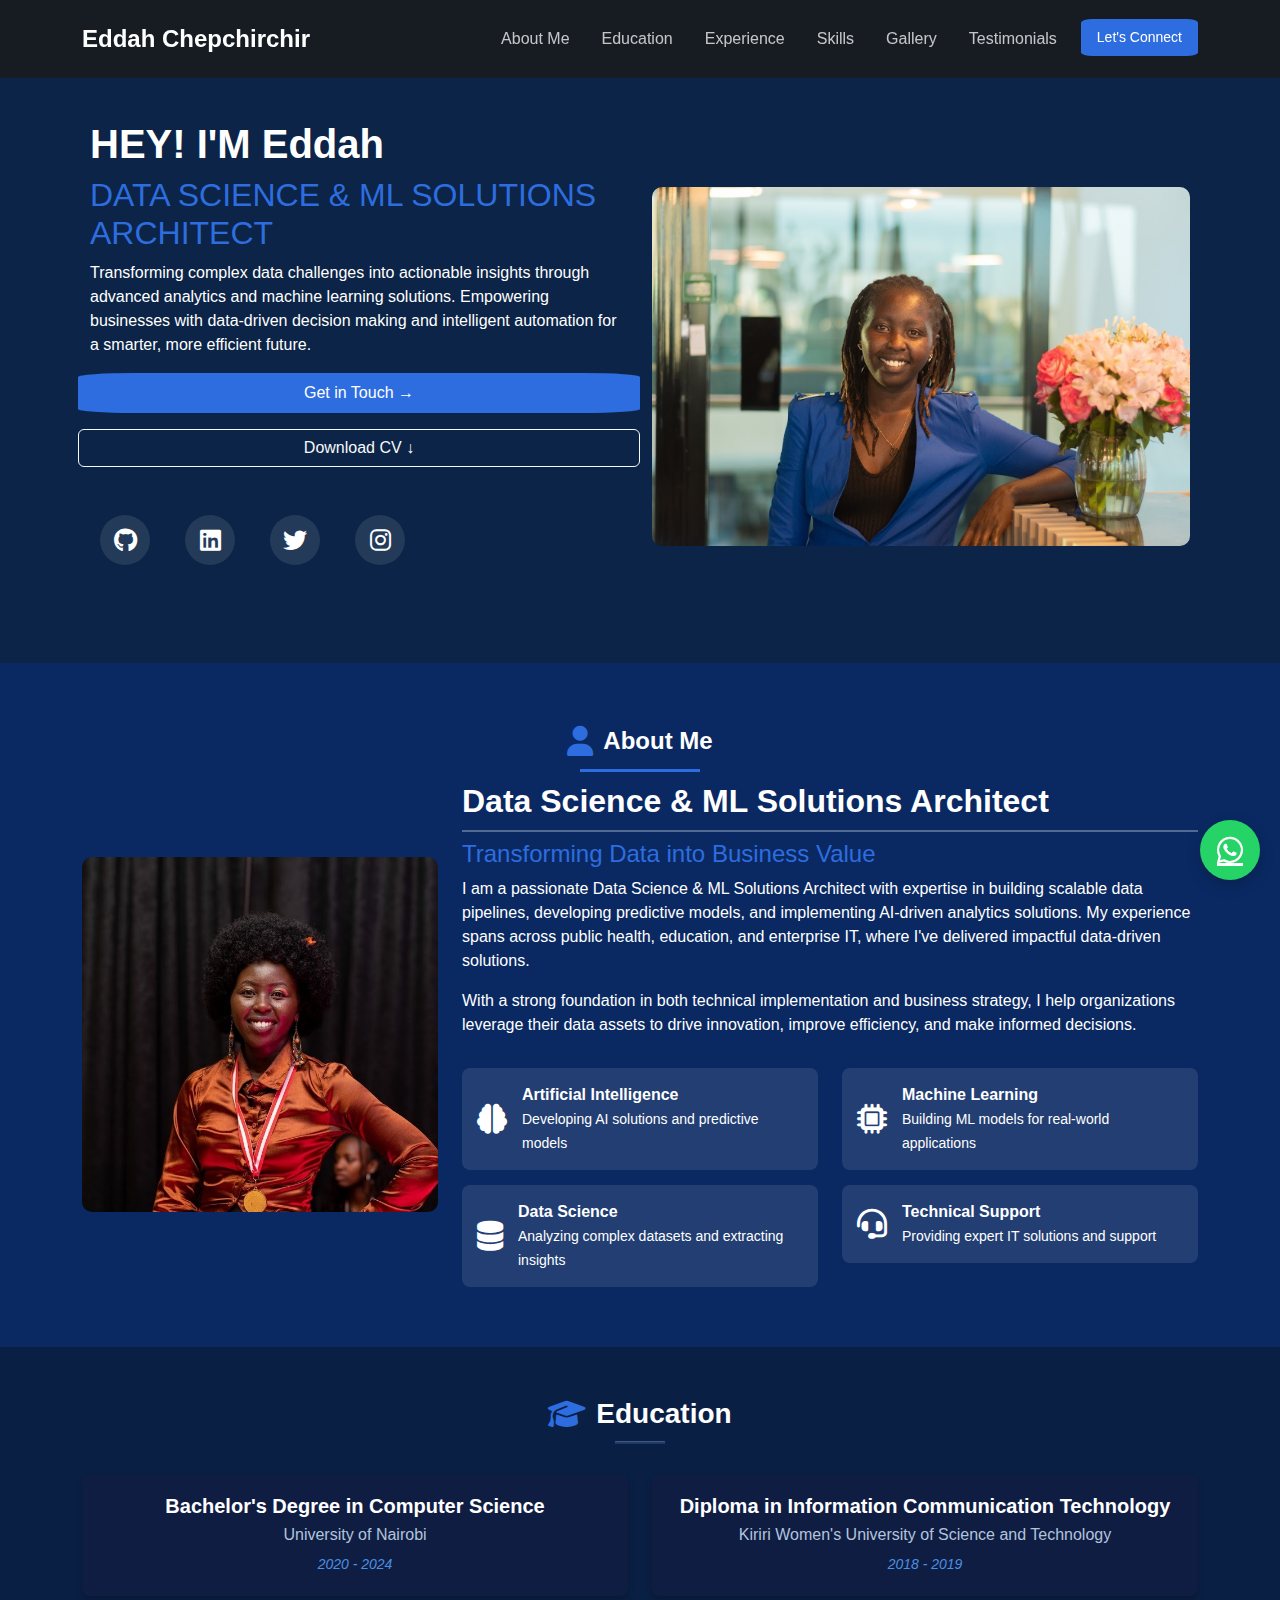
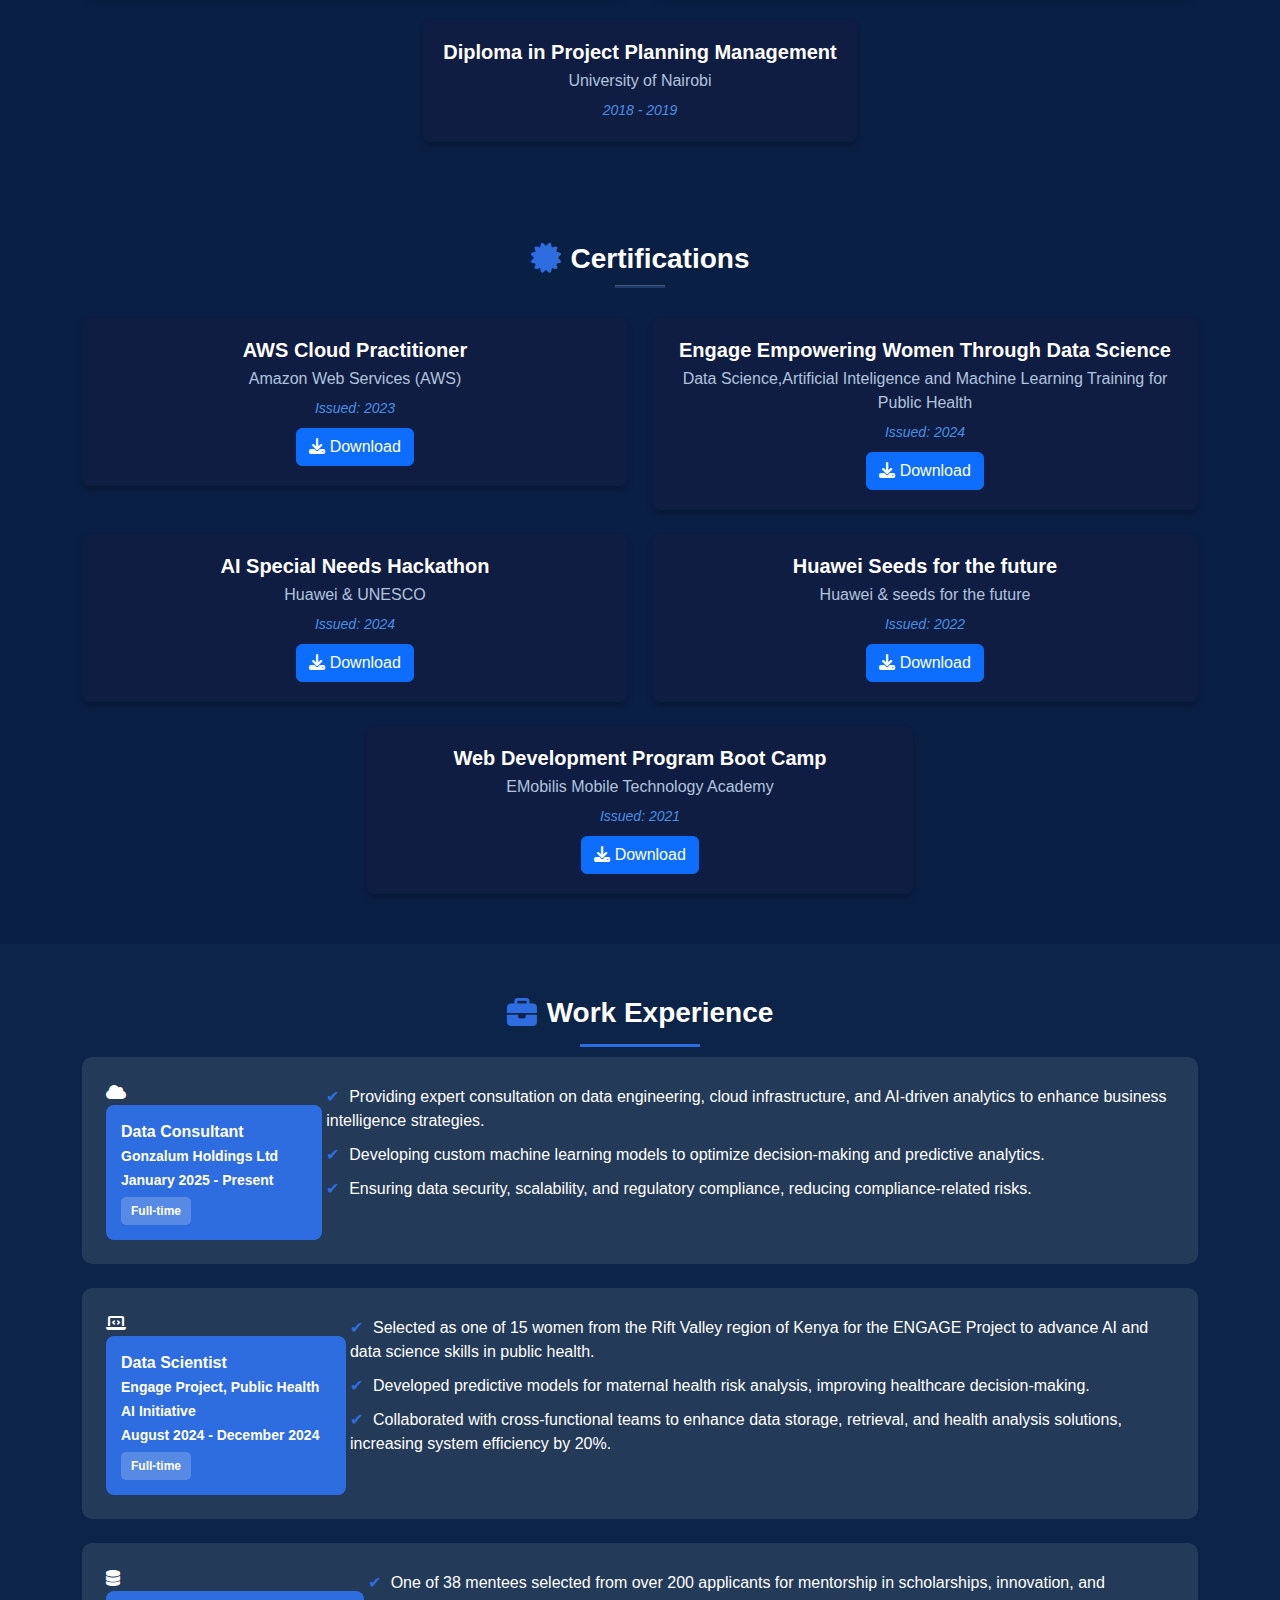
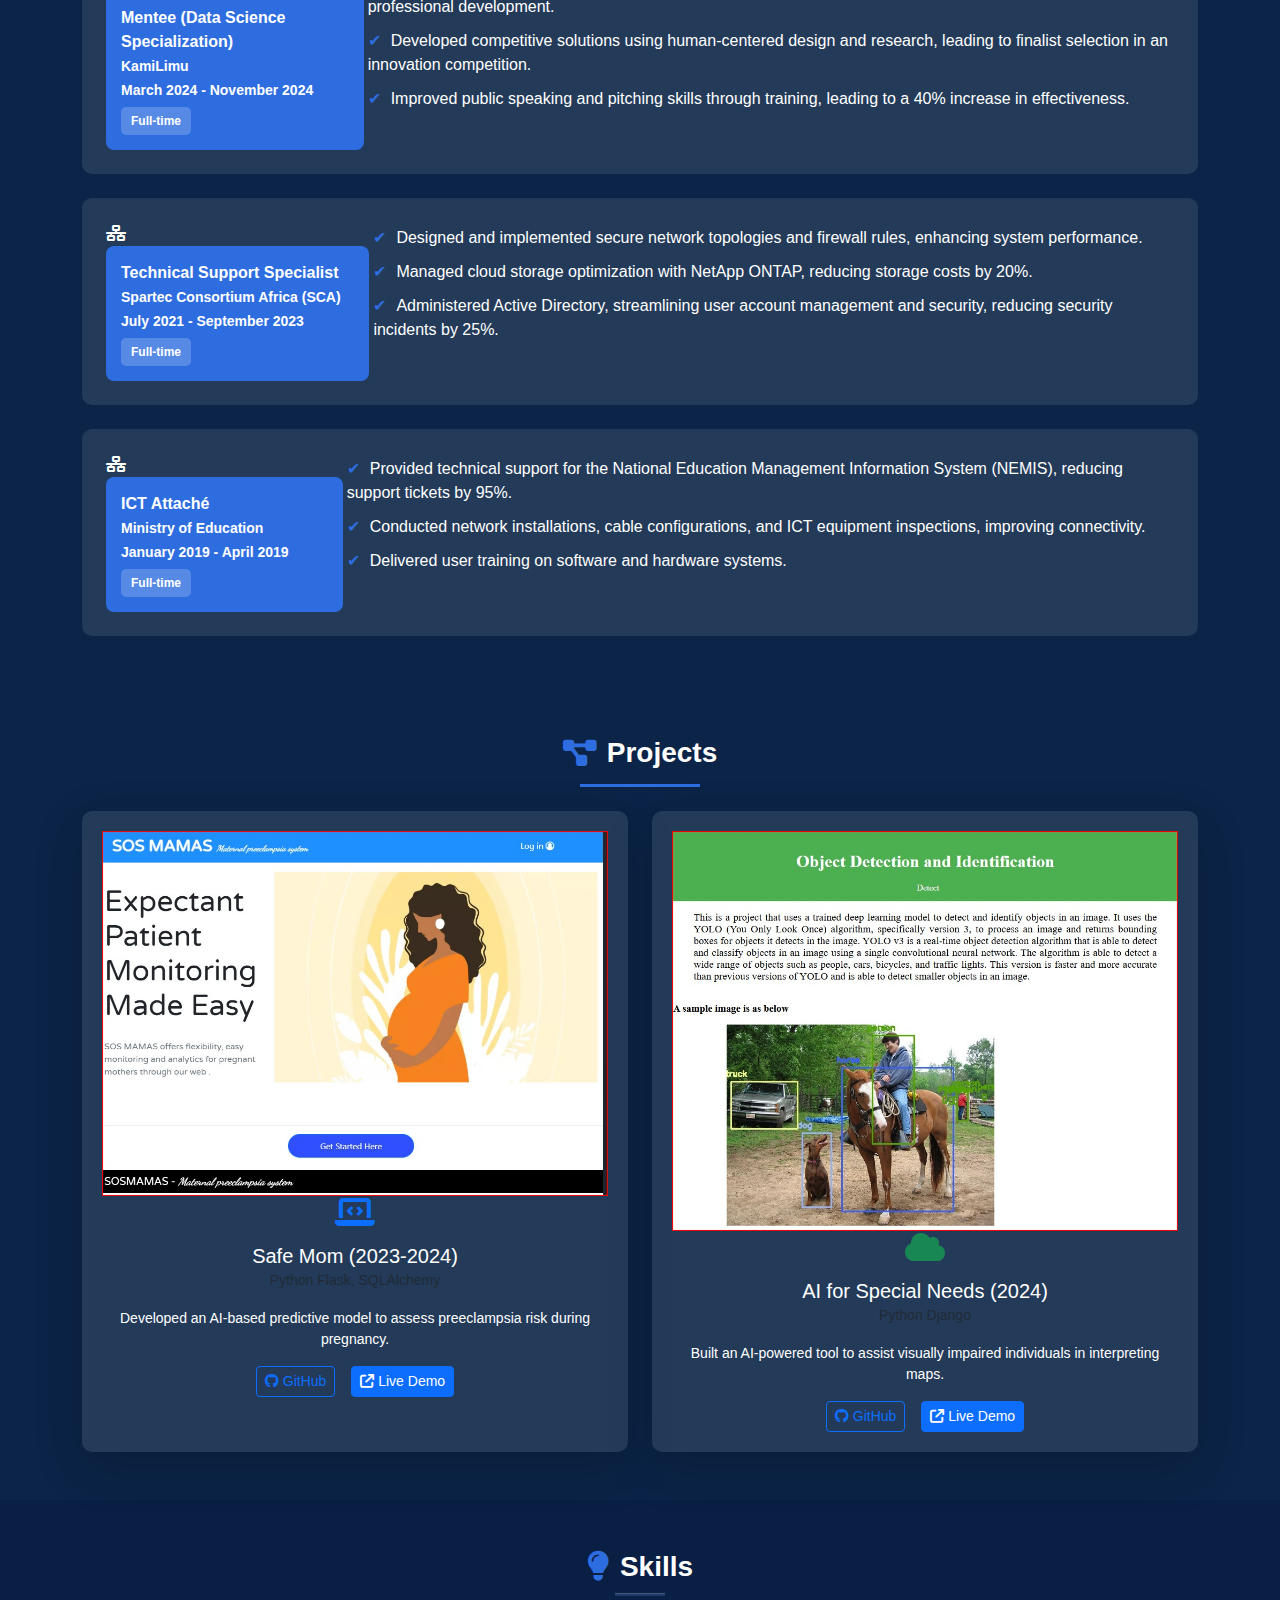
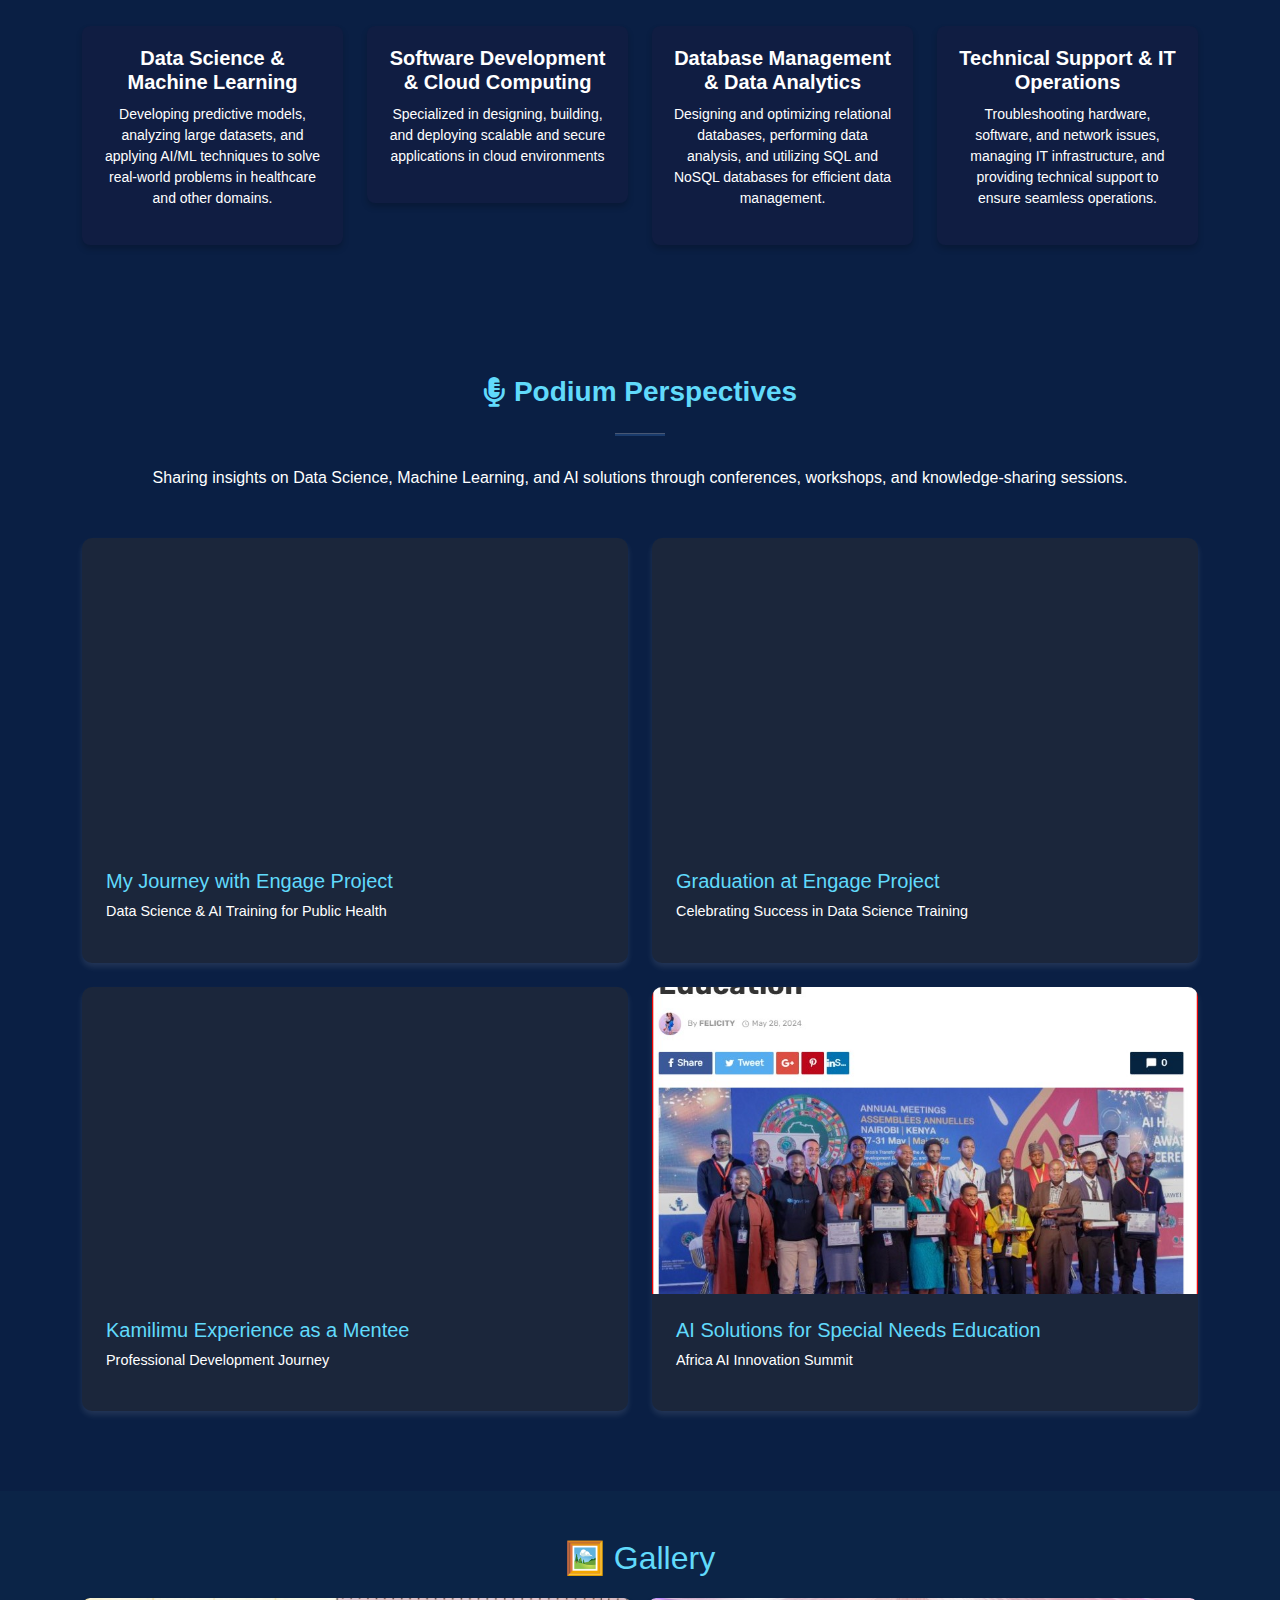
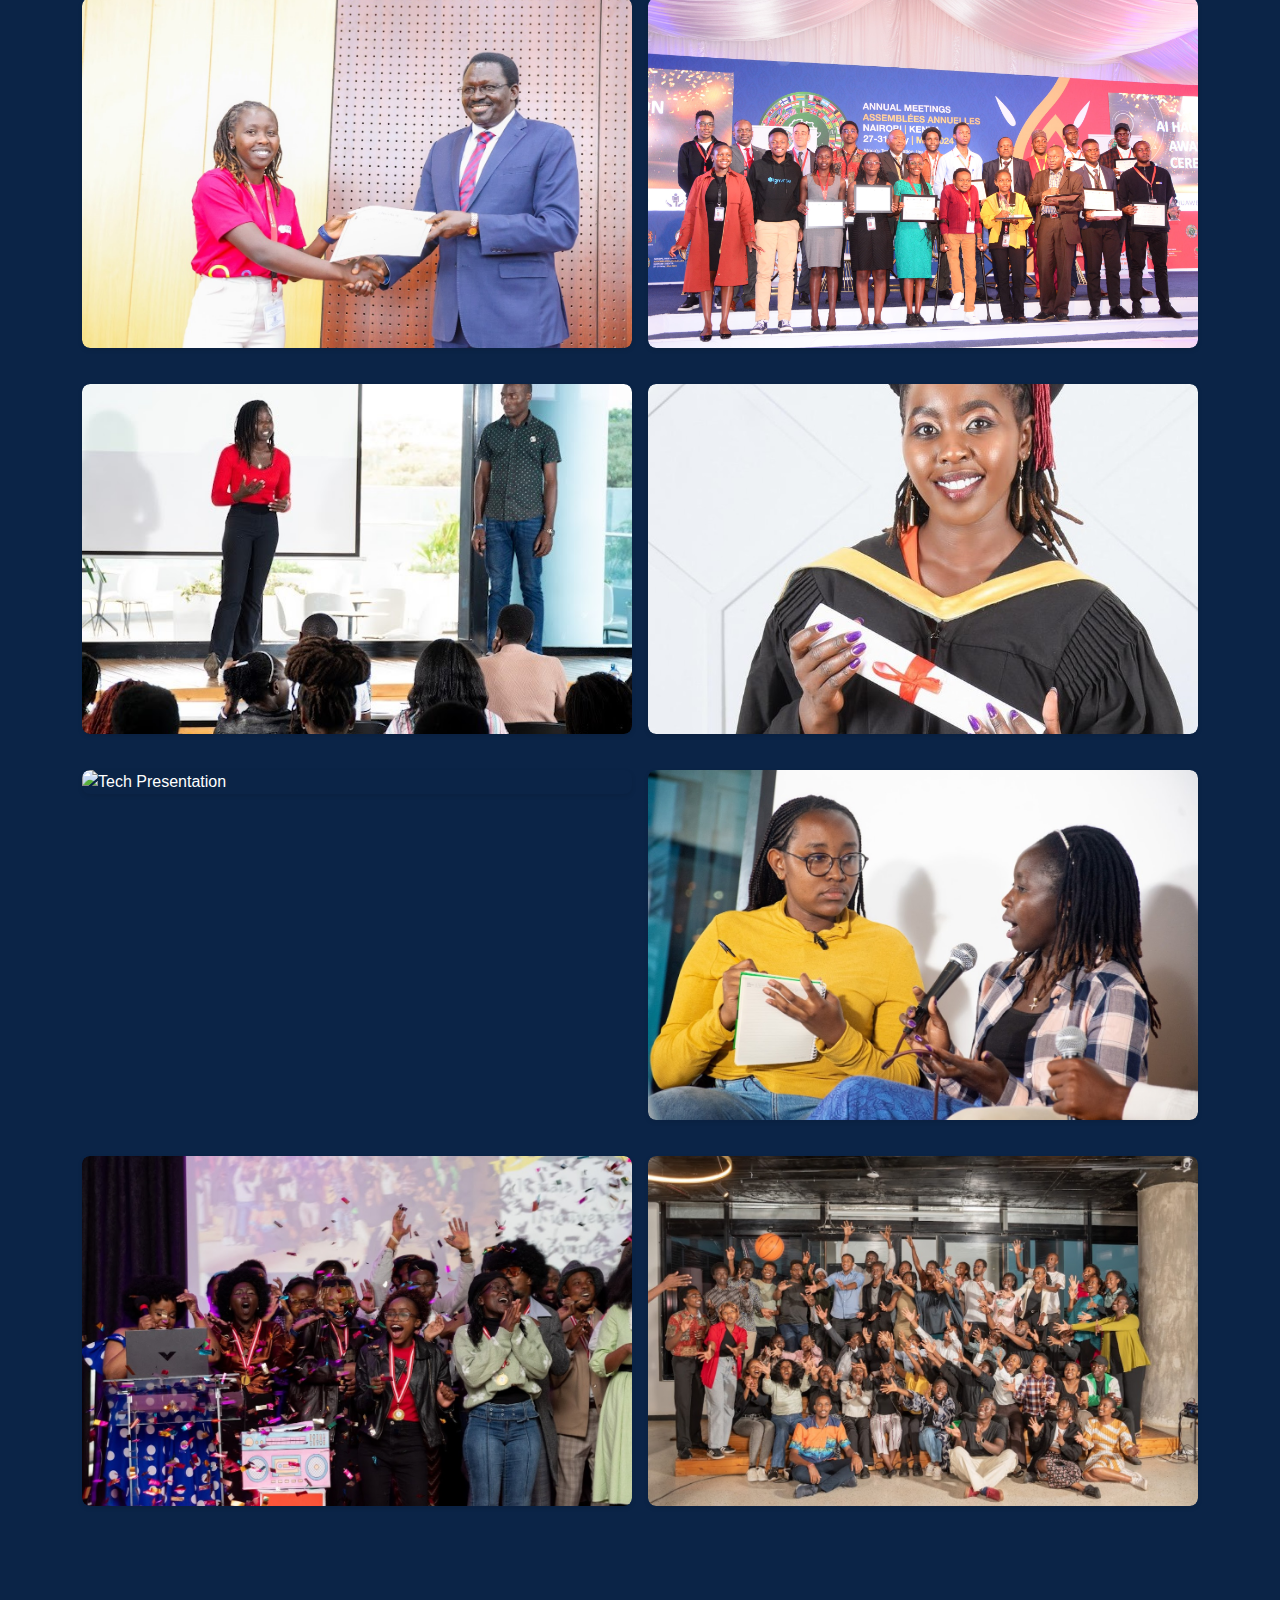
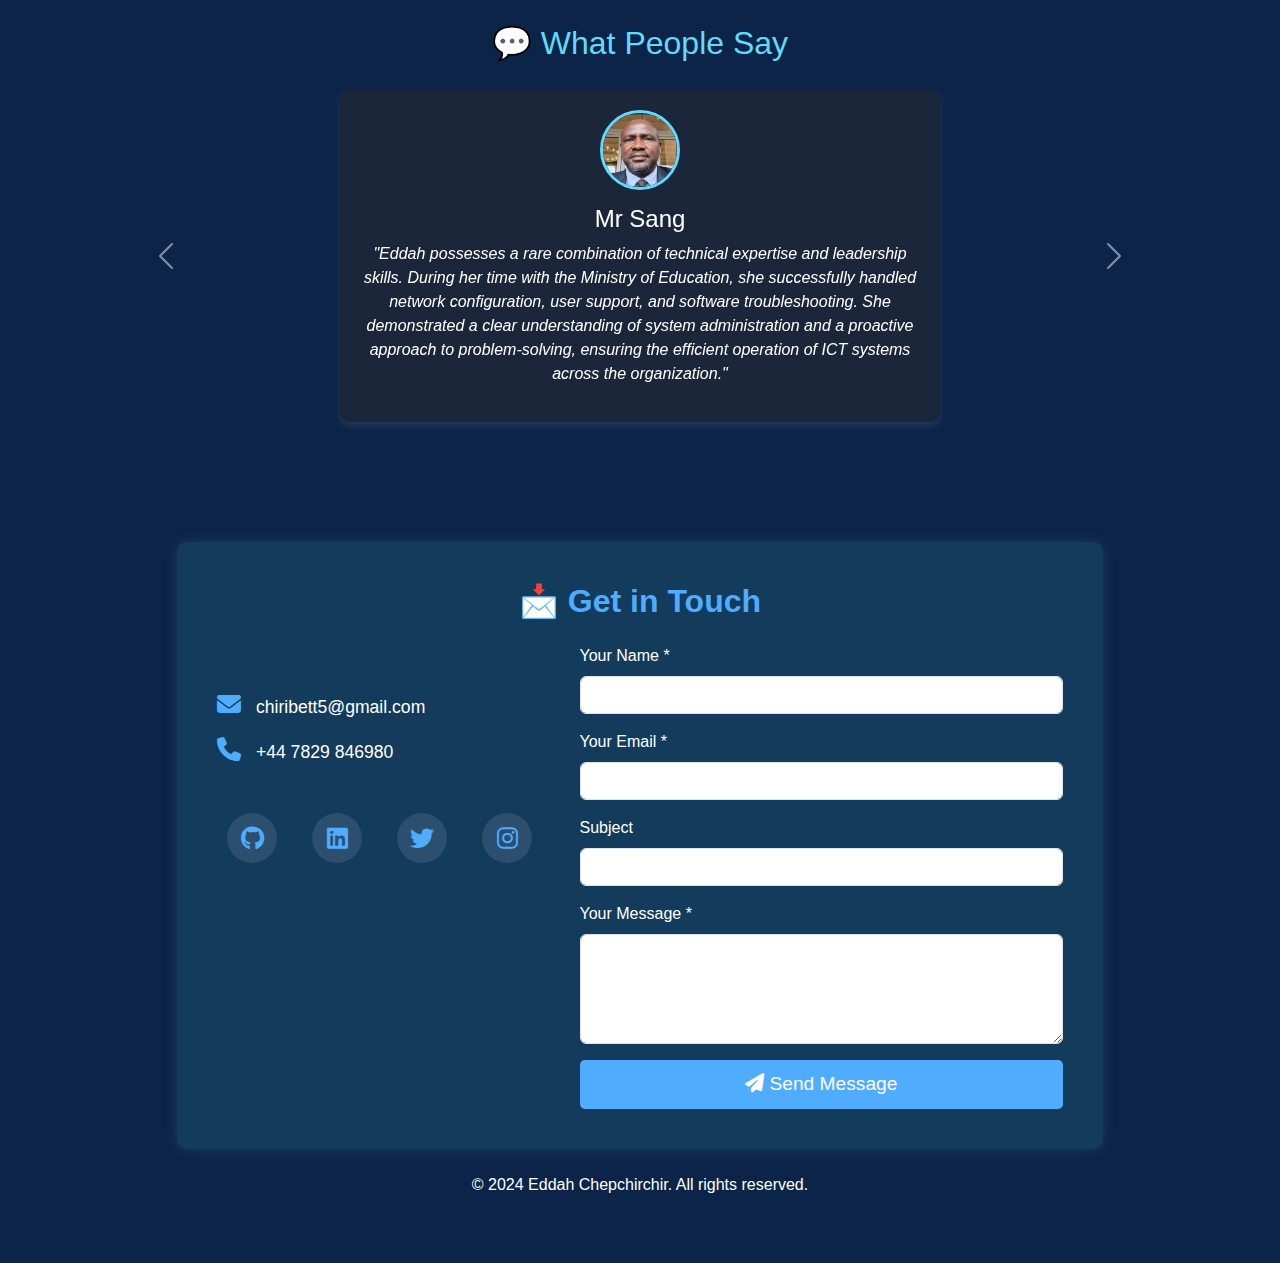
==== commit 398e13bf: "change 1" ====
--- a/index.html
+++ b/index.html
@@ -7,18 +7,18 @@
 
     <!-- Primary Meta Tags -->
     <title>Eddah Chepchirchir -Data Science & ML Solutions Architect</title>
-    <meta name="title" content="Eddah Chepchirchir - Cloud Solutions Architect">
+    <meta name="title" content="Eddah Chepchirchir - Data Science & ML Solutions Architect">
     <meta name="description"
-        content="Cloud Solutions Architect specializing in data engineering, AI & Machine Learning, and technical support. Transforming complex challenges into simple, agile solutions.">
+        content="Data Science & ML Solutions Architect specializing in data engineering, AI & Machine Learning, and technical support. Transforming complex challenges into simple, agile solutions.">
     <meta name="keywords"
-        content="Cloud Solutions Architect, Data Engineer, AI Specialist, Machine Learning, Technical Support, AWS Certified">
+        content="Data Science & ML Solutions Architect, Data Engineer, AI Specialist, Machine Learning, Technical Support, AWS Certified">
 
     <!-- Open Graph / Facebook -->
     <meta property="og:type" content="website">
     <meta property="og:url" content="https://eddahchepchirchir.co.ke/">
     <meta property="og:title" content="Eddah Chepchirchir - Cloud Solutions Architect">
     <meta property="og:description"
-        content="Cloud Solutions Architect specializing in data engineering, AI & Machine Learning, and technical support. Transforming complex challenges into simple, agile solutions.">
+        content="Data Science & ML Solutions Architect specializing in data engineering, AI & Machine Learning, and technical support. Transforming complex challenges into simple, agile solutions.">
     <meta property="og:image" content="https://eddahchepchirchir.co.ke/images/profile.jpg">
 
     <!-- Twitter -->
@@ -26,7 +26,7 @@
     <meta property="twitter:url" content="https://eddahchepchirchir.co.ke/">
     <meta property="twitter:title" content="Eddah Chepchirchir - Cloud Solutions Architect">
     <meta property="twitter:description"
-        content="Cloud Solutions Architect specializing in data engineering, AI & Machine Learning, and technical support. Transforming complex challenges into simple, agile solutions.">
+        content="Data Science & ML Solutions Architect specializing in data engineering, AI & Machine Learning, and technical support. Transforming complex challenges into simple, agile solutions.">
     <meta property="twitter:image" content="https://eddahchepchirchir.co.ke/images/profile.jpg">
 
     <!-- Additional Meta Tags -->
@@ -204,7 +204,7 @@
                     <!-- Education 2 -->
                     <div class="col-md-6">
                         <div class="edu-card">
-                            <h3>Diploma in ICT</h3>
+                            <h3>Diploma in Information  Communication Technology</h3>
                             <p>Kiriri Women's University of Science and Technology</p>
                             <span class="edu-date">2018 - 2019</span>
                         </div>
@@ -212,8 +212,8 @@
                     <!-- Education 3 (Centered when odd-numbered) -->
                     <div class="col-md-6 d-flex justify-content-center">
                         <div class="edu-card text-center">
-                            <h3>Diploma in Project Planning and Management </h3>
-                            <p>Kiriri Women's University of Science and Technology</p>
+                            <h3>Diploma in Project Planning Management </h3>
+                            <p>University of Nairobi</p>
                             <span class="edu-date">2018 - 2019</span>
                         </div>
                     </div>
@@ -233,9 +233,9 @@
                 <!-- Cert 1 -->
                 <div class="col-md-6">
                     <div class="cert-card">
-                        <h3>AWS Certified Solutions Architect</h3>
+                        <h3>AWS Cloud Practitioner</h3>
                         <p>Amazon Web Services (AWS)</p>
-                        <span class="cert-date">Issued: 2024</span>
+                        <span class="cert-date">Issued: 2023</span>
                         <div class="mt-2">
                             <a href="documents/AWS.pdf" class="btn btn-primary" download>
                                 <i class="fas fa-download"></i> Download
@@ -248,7 +248,7 @@
                     <div class="cert-card">
                         <h3>Engage Empowering Women Through Data Science</h3>
                         <p>Data Science,Artificial Inteligence and Machine Learning Training for Public Health</p>
-                        <span class="cert-date">Issued: 2023</span>
+                        <span class="cert-date">Issued: 2024</span>
                         <div class="mt-2">
                             <a href="documents/engage.pdf" class="btn btn-primary" download>
                                 <i class="fas fa-download"></i> Download
@@ -261,7 +261,7 @@
                     <div class="cert-card">
                         <h3>AI Special Needs Hackathon</h3>
                         <p>Huawei & UNESCO</p>
-                        <span class="cert-date">Issued: 2022</span>
+                        <span class="cert-date">Issued: 2024</span>
                         <div class="mt-2">
                             <a href="documents/AI Special Needs Hackathon .pdf" class="btn btn-primary" download>
                                 <i class="fas fa-download"></i> Download
@@ -313,17 +313,19 @@
                         <i class="fa-solid fa-cloud job-icon"></i>
                         <div class="job-title">
                             Data Consultant <br>
-                            <small>Gonzalum Holdings Limited</small><br>
+                            <small>Gonzalum Holdings Ltd</small><br>
                             <small>January 2025 - Present</small>
-                            <div class="full-time-badge">Part-time</div>
+                            <div class="full-time-badge">Full-time</div>
                         </div>
                     </div>
                     <div class="work-details p-1">
                         <ul>
-                            <li>Design and maintain enterprise solution architectures.</li>
-                            <li>Collaborate with cross-functional teams to integrate solutions.</li>
-                            <li>Develop and manage APIs and microservices.</li>
-                            <li>Assist in cloud migration and infrastructure modernization.</li>
+                            <li>Providing expert consultation on data engineering, cloud infrastructure, and AI-driven
+                                analytics to enhance business intelligence strategies.</li>
+                            <li>Developing custom machine learning models to optimize decision-making and predictive
+                                analytics.</li>
+                            <li>Ensuring data security, scalability, and regulatory compliance, reducing
+                                compliance-related risks.</li>
                         </ul>
                     </div>
                 </div>
@@ -335,17 +337,19 @@
                         <i class="fa-solid fa-laptop-code job-icon"></i>
                         <div class="job-title">
                             Data Scientist <br>
-                            <small>Engage Project</small><br>
+                            <small>Engage Project, Public Health AI Initiative</small><br>
                             <small>August 2024 - December 2024</small>
                             <div class="full-time-badge">Full-time</div>
                         </div>
                     </div>
                     <div class="work-details p-1">
                         <ul>
-                            <li>Developed scalable web applications with data-driven solutions.</li>
-                            <li>Implemented cloud-based storage and processing solutions.</li>
-                            <li>Optimized performance of microservices for efficiency.</li>
-                            <li>Collaborated with front-end and back-end development teams.</li>
+                            <li>Selected as one of 15 women from the Rift Valley region of Kenya for the ENGAGE Project
+                                to advance AI and data science skills in public health.</li>
+                            <li>Developed predictive models for maternal health risk analysis, improving healthcare
+                                decision-making.</li>
+                            <li>Collaborated with cross-functional teams to enhance data storage, retrieval, and health
+                                analysis solutions, increasing system efficiency by 20%.</li>
                         </ul>
                     </div>
                 </div>
@@ -356,18 +360,20 @@
                     <div class="job-info">
                         <i class="fa-solid fa-database job-icon"></i>
                         <div class="job-title">
-                            Mentee <br>
-                            <small>KamiLimu Mentorship Program</small><br>
+                            Mentee (Data Science Specialization) <br>
+                            <small>KamiLimu</small><br>
                             <small>March 2024 - November 2024</small>
                             <div class="full-time-badge">Full-time</div>
                         </div>
                     </div>
                     <div class="work-details p-1">
                         <ul>
-                            <li>Managed relational and NoSQL databases.</li>
-                            <li>Implemented security best practices for data protection.</li>
-                            <li>Optimized database queries and indexing strategies.</li>
-                            <li>Developed backup and recovery strategies.</li>
+                            <li>One of 38 mentees selected from over 200 applicants for mentorship in scholarships,
+                                innovation, and professional development.</li>
+                            <li>Developed competitive solutions using human-centered design and research, leading to
+                                finalist selection in an innovation competition.</li>
+                            <li>Improved public speaking and pitching skills through training, leading to a 40% increase
+                                in effectiveness.</li>
                         </ul>
                     </div>
                 </div>
@@ -380,16 +386,18 @@
                         <div class="job-title">
                             Technical Support Specialist <br>
                             <small>Spartec Consortium Africa (SCA)</small><br>
-                            <small>May 2021 - September 2023</small>
+                            <small>July 2021 - September 2023</small>
                             <div class="full-time-badge">Full-time</div>
                         </div>
                     </div>
                     <div class="work-details p-1">
                         <ul>
-                            <li>Designed and maintained network infrastructures and firewall configurations.</li>
-                            <li>Optimized IT environments in Azure cloud and on-premises setups.</li>
-                            <li>Diagnosed and resolved hardware, software, and network issues.</li>
-                            <li>Created technical documentation for system administration.</li>
+                            <li>Designed and implemented secure network topologies and firewall rules, enhancing system
+                                performance.</li>
+                            <li>Managed cloud storage optimization with NetApp ONTAP, reducing storage costs by 20%.
+                            </li>
+                            <li>Administered Active Directory, streamlining user account management and security,
+                                reducing security incidents by 25%.</li>
                         </ul>
                     </div>
                 </div>
@@ -400,18 +408,19 @@
                     <div class="job-info">
                         <i class="fa-solid fa-network-wired job-icon"></i>
                         <div class="job-title">
-                            ICT Attachment <br>
-                            <small>Ministry of Education Kenya</small><br>
+                            ICT Attaché <br>
+                            <small>Ministry of Education</small><br>
                             <small>January 2019 - April 2019</small>
                             <div class="full-time-badge">Full-time</div>
                         </div>
                     </div>
                     <div class="work-details p-1">
                         <ul>
-                            <li>Provided IT support for hardware and software troubleshooting.</li>
-                            <li>Assisted in network maintenance and system configuration.</li>
-                            <li>Installed and configured IT hardware and software.</li>
-                            <li>Maintained records of IT assets and support logs.</li>
+                            <li>Provided technical support for the National Education Management Information System
+                                (NEMIS), reducing support tickets by 95%.</li>
+                            <li>Conducted network installations, cable configurations, and ICT equipment inspections,
+                                improving connectivity.</li>
+                            <li>Delivered user training on software and hardware systems.</li>
                         </ul>
                     </div>
                 </div>
@@ -440,10 +449,10 @@
                         <p class="mt-3 small">Developed an AI-based predictive model to assess preeclampsia risk during
                             pregnancy.</p>
                         <div class="d-flex justify-content-center gap-3">
-                            <a href="https://github.com/eddahchiribett/sosmama" class="btn btn-sm btn-outline-primary" target="_blank"><i
-                                    class="fa-brands fa-github"></i> GitHub</a>
-                            <a href="#" class="btn btn-sm btn-primary" target="_blank"><i
-                                    class="fa-solid fa-external-link"></i> Live Demo</a>
+                            <a href="https://github.com/eddahchiribett/sosmama" class="btn btn-sm btn-outline-primary"
+                                target="_blank"><i class="fa-brands fa-github"></i> GitHub</a>
+                            <a href="https://sosmama.eddahchepchirchir.co.ke" class="btn btn-sm btn-primary"
+                                target="_blank"><i class="fa-solid fa-external-link"></i> Live Demo</a>
                         </div>
                     </div>
                 </div>
@@ -460,10 +469,11 @@
                         <p class="mt-3 small">Built an AI-powered tool to assist visually impaired individuals in
                             interpreting maps.</p>
                         <div class="d-flex justify-content-center gap-3">
-                            <a href="https://github.com/eddahchiribett/Vision-Quest" class="btn btn-sm btn-outline-primary" target="_blank"><i
+                            <a href="https://github.com/eddahchiribett/Vision-Quest"
+                                class="btn btn-sm btn-outline-primary" target="_blank"><i
                                     class="fa-brands fa-github"></i> GitHub</a>
-                            <a href="#" class="btn btn-sm btn-primary" target="_blank"><i
-                                    class="fa-solid fa-external-link"></i> Live Demo</a>
+                            <a href="https://object-detection.eddahchepchirchir.co.ke" class="btn btn-sm btn-primary"
+                                target="_blank"><i class="fa-solid fa-external-link"></i> Live Demo</a>
                         </div>
                     </div>
                 </div>
